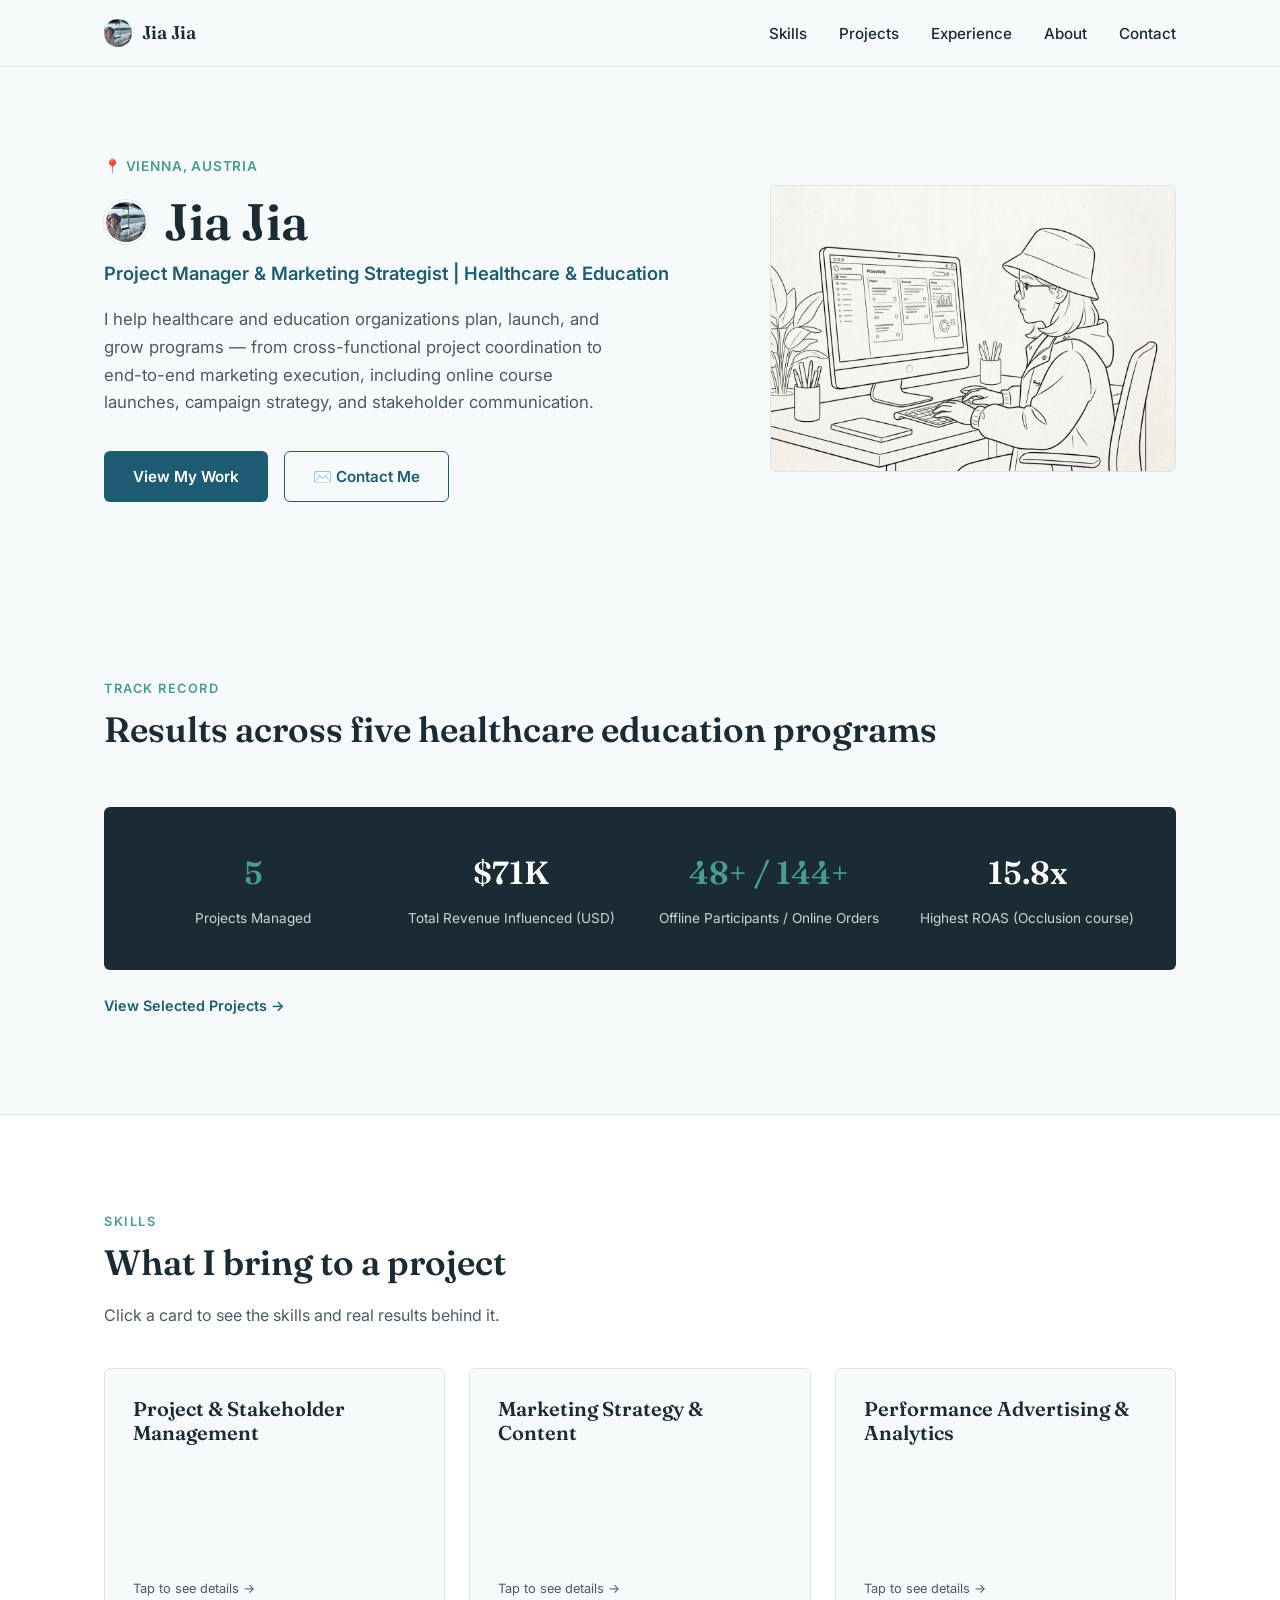
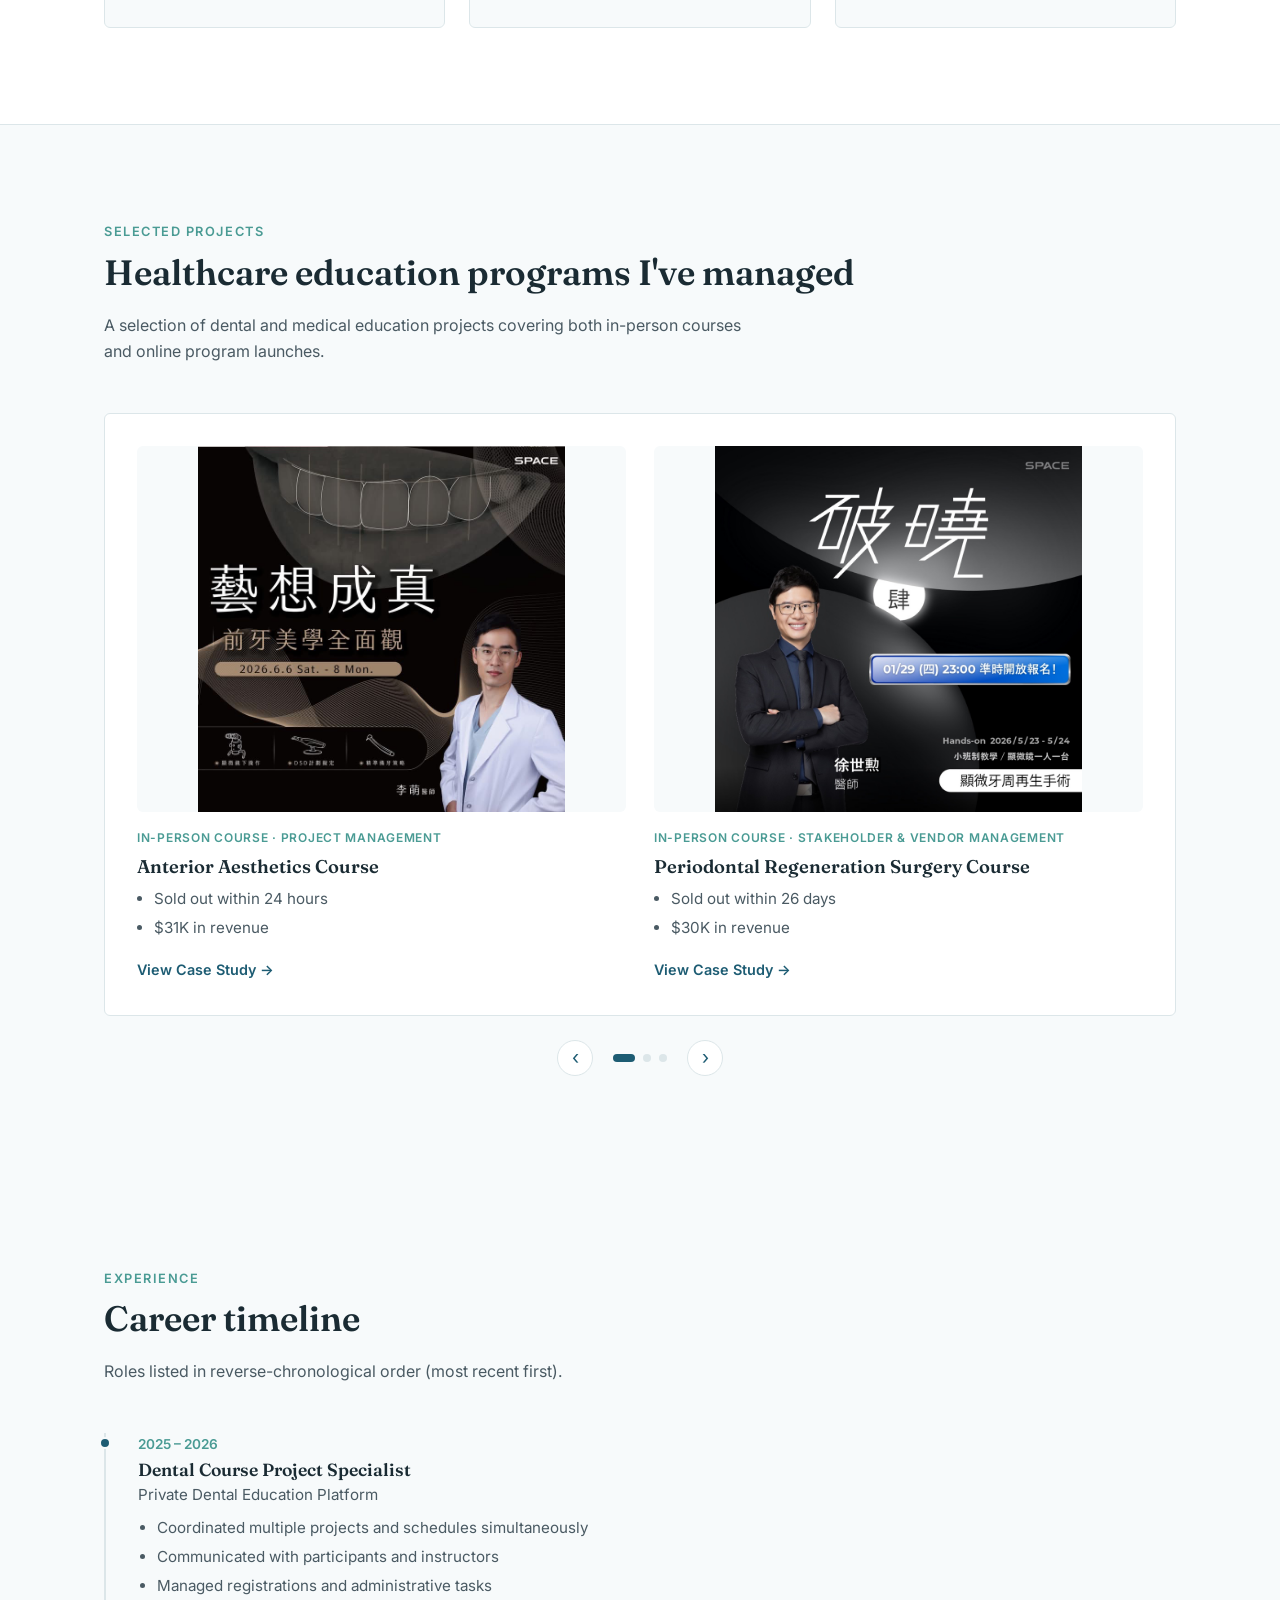
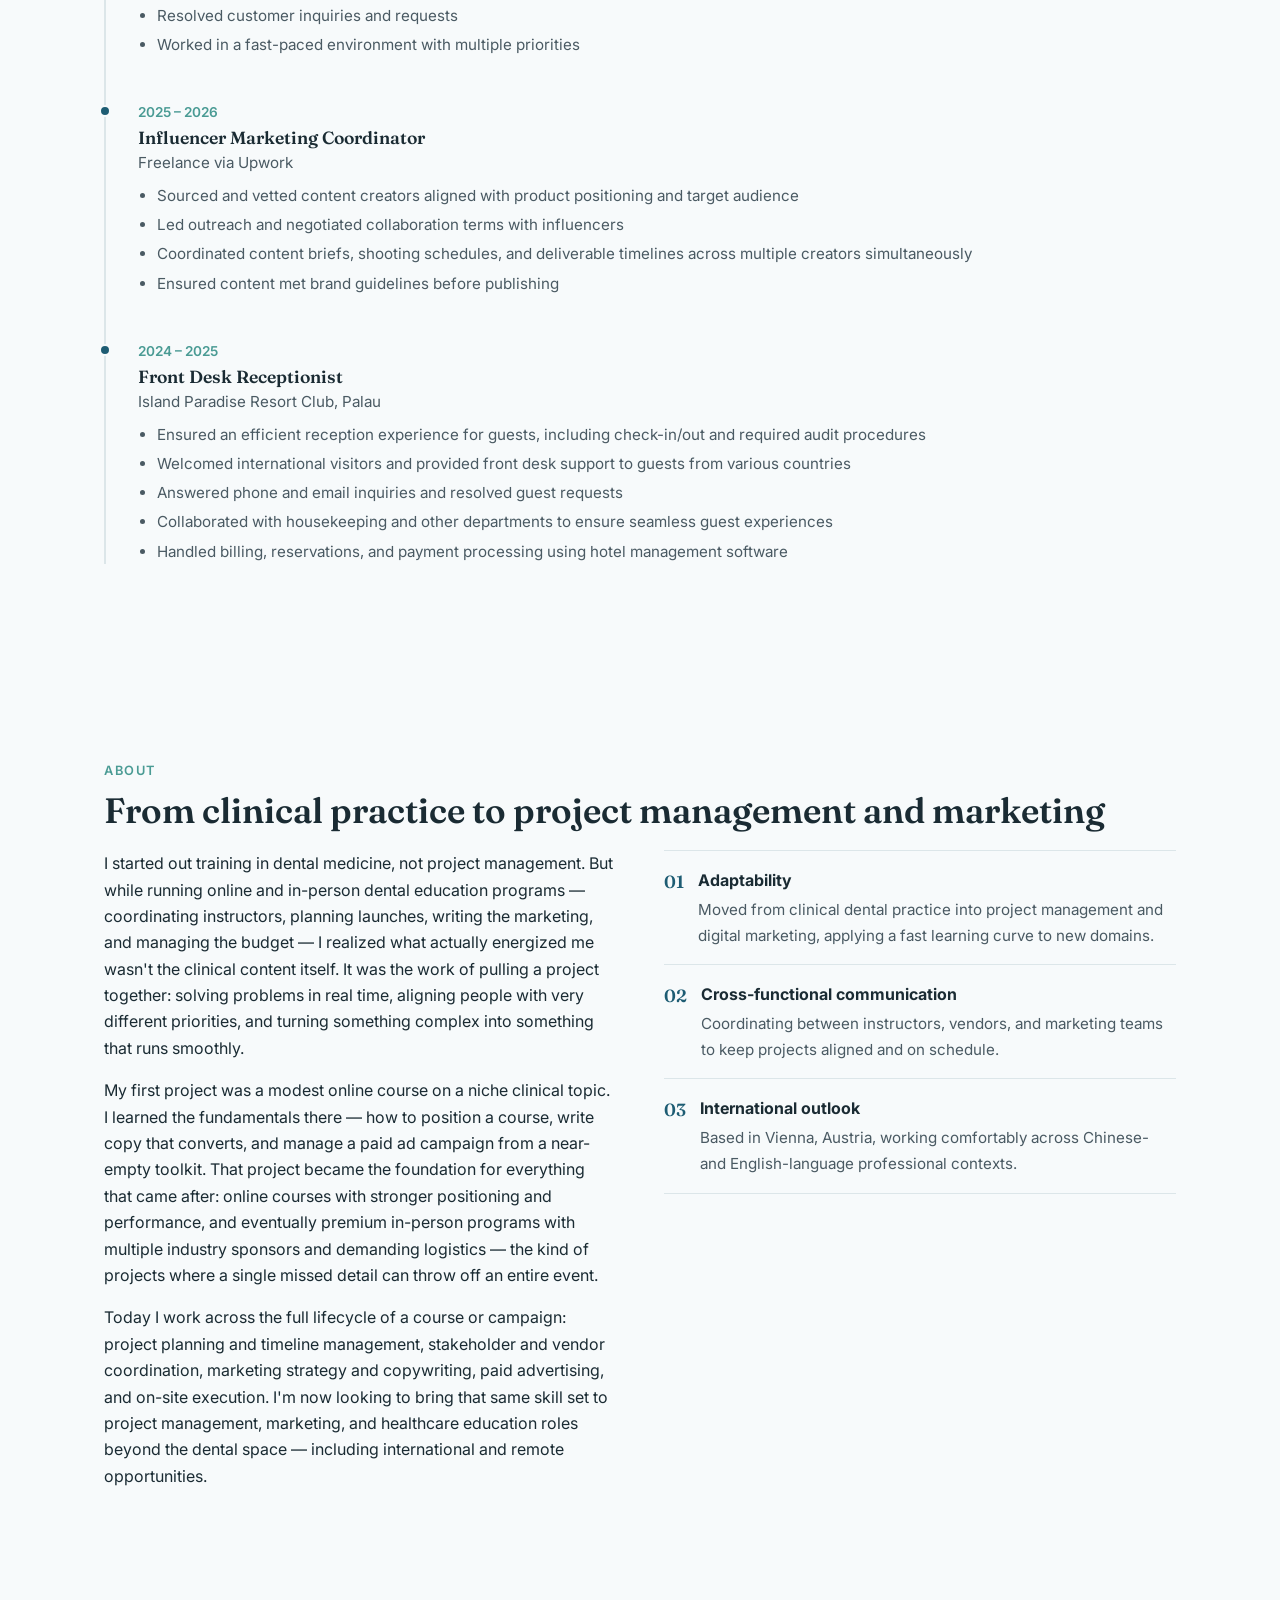
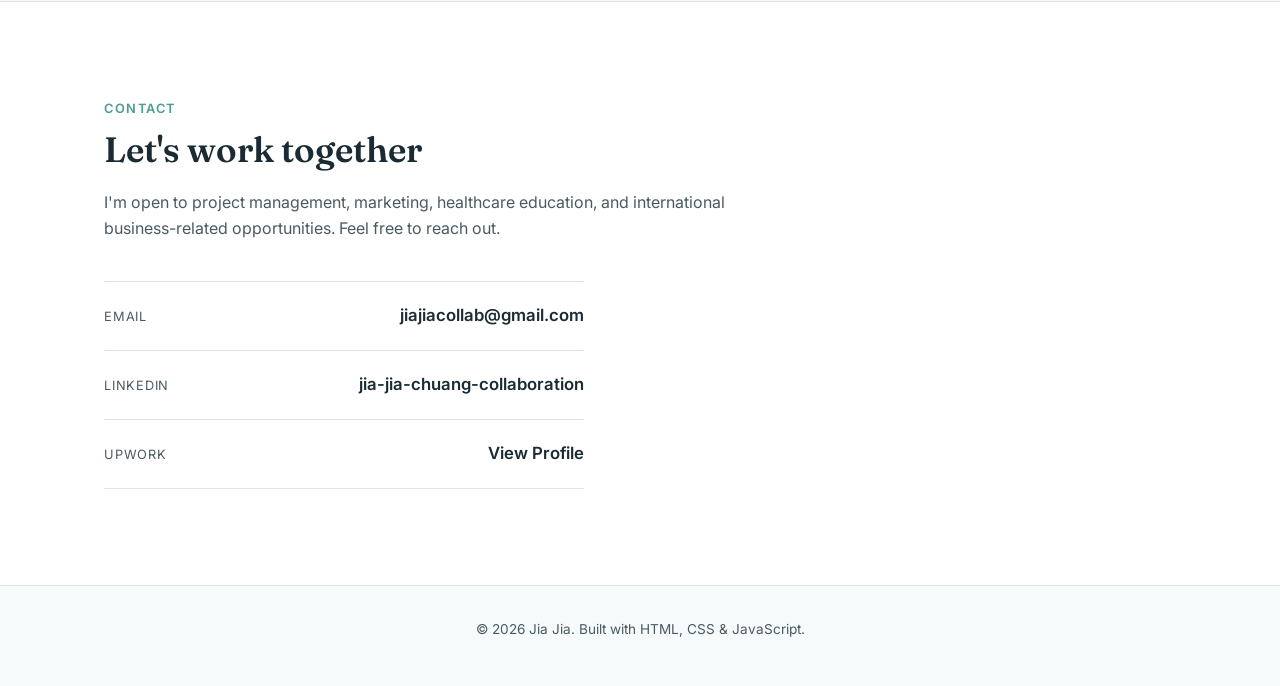
==== index.html @ f7526061 "Initial portfolio site" ====
<!DOCTYPE html>
<html lang="en">
<head>
<script>document.documentElement.classList.add('js');</script>
<meta charset="UTF-8">
<meta name="viewport" content="width=device-width, initial-scale=1.0">
<title>Jia Jia — Project Manager & Marketing Strategist | Healthcare & Education</title>
<meta name="description" content="Project manager and marketing strategist specializing in healthcare and education programs — from online course launches to campaign strategy and cross-functional coordination.">

<!-- Open Graph / social sharing — PLACEHOLDER: replace og:image with a real 1200x630 image before sharing this link -->
<meta property="og:title" content="Jia Jia — Project Manager & Marketing Strategist">
<meta property="og:description" content="Project manager and marketing strategist specializing in healthcare and education programs.">
<meta property="og:type" content="website">
<meta property="og:image" content="assets/images/hero-illustration.jpg">

<link rel="icon" type="image/svg+xml" href="assets/images/favicon.svg">
<link rel="preconnect" href="https://fonts.googleapis.com">
<link rel="preconnect" href="https://fonts.gstatic.com" crossorigin>
<link href="https://fonts.googleapis.com/css2?family=Fraunces:wght@500;600&family=Inter:wght@400;500;600&display=swap" rel="stylesheet">
<link rel="stylesheet" href="css/style.css">
</head>
<body>

<header class="site-header">
  <div class="container">
    <a href="#home" class="site-logo">
      <img src="assets/images/jia-jia-avatar.jpg" alt="" class="site-logo-avatar">
      Jia Jia
    </a>
    <!-- PLACEHOLDER: confirm the name/logo text above — replace "Jia Jia" with your preferred display name -->
    <nav aria-label="Primary">
      <ul class="nav-links">
        <li><a href="#skills">Skills</a></li>
        <li><a href="#projects">Projects</a></li>
        <li><a href="#experience">Experience</a></li>
        <li><a href="#about">About</a></li>
        <li><a href="#contact">Contact</a></li>
      </ul>
    </nav>
    <button class="nav-toggle" aria-label="Toggle menu" aria-expanded="false">
      <span></span><span></span><span></span>
    </button>
  </div>
</header>

<main>

  <!-- ============ HERO ============ -->
  <section class="hero" id="home">
    <div class="container">
      <div class="hero-text fade-in">
        <p class="hero-eyebrow">📍 Vienna, Austria</p>
        <div class="hero-name">
          <span class="hero-avatar-wrap">
            <img src="assets/images/jia-jia-avatar.jpg" alt="Jia Jia" class="hero-avatar">
          </span>
          <h1>Jia Jia</h1>
        </div>
        <p class="hero-headline">Project Manager &amp; Marketing Strategist | Healthcare &amp; Education</p>
        <!-- PLACEHOLDER: adjust headline above if you'd like a different focus or wording -->
        <p class="hero-intro">
          I help healthcare and education organizations plan, launch, and grow programs —
          from cross-functional project coordination to end-to-end marketing execution,
          including online course launches, campaign strategy, and stakeholder communication.
        </p>
        <div class="hero-actions">
          <a href="#projects" class="btn btn-primary">View My Work</a>
          <a href="#contact" class="btn btn-secondary">✉️ Contact Me</a>
        </div>
      </div>
      <div class="hero-photo fade-in">
        <img src="assets/images/hero-illustration.jpg" alt="Illustration of Jia Jia working at a computer on a project management dashboard" width="1200" height="846">
      </div>
    </div>
  </section>

  <!-- ============ TRACK RECORD (stats) ============ -->
  <section id="highlights">
    <div class="container">
      <span class="section-label fade-in">Track Record</span>
      <h2 class="section-heading fade-in">Results across five healthcare education programs</h2>
      <div class="stats-banner fade-in">
        <div class="stat">
          <span class="stat-number">5</span>
          <span class="stat-label">Projects Managed</span>
        </div>
        <div class="stat">
          <span class="stat-number">$71K</span>
          <span class="stat-label">Total Revenue Influenced (USD)</span>
        </div>
        <div class="stat">
          <span class="stat-number">48+ / 144+</span>
          <span class="stat-label">Offline Participants / Online Orders</span>
        </div>
        <div class="stat">
          <span class="stat-number">15.8x</span>
          <span class="stat-label">Highest ROAS (Occlusion course)</span>
        </div>
      </div>
      <a href="#projects" class="project-card-link highlights-link fade-in">View Selected Projects →</a>
    </div>
  </section>

  <!-- ============ SKILLS ============ -->
  <section class="skills-section" id="skills">
    <div class="container">
      <span class="section-label fade-in">Skills</span>
      <h2 class="section-heading fade-in">What I bring to a project</h2>
      <p class="section-intro fade-in">Click a card to see the skills and real results behind it.</p>
      <div class="skills-flip-grid">

        <div class="flip-card fade-in" tabindex="0" role="button" aria-pressed="false" aria-label="Project & Stakeholder Management — click to flip">
          <div class="flip-card-inner">
            <div class="flip-card-front">
              <h3>Project &amp; Stakeholder Management</h3>
              <span class="flip-hint">Tap to see details →</span>
            </div>
            <div class="flip-card-back">
              <ul>
                <li>Project coordination</li>
                <li>Vendor management</li>
                <li>Stakeholder communication</li>
              </ul>
              <div class="flip-card-stat">
                <span class="flip-stat-num">$71K</span>
                <span class="flip-stat-label">Revenue influenced across 5 managed projects</span>
              </div>
            </div>
          </div>
        </div>

        <div class="flip-card fade-in" tabindex="0" role="button" aria-pressed="false" aria-label="Marketing Strategy & Content — click to flip">
          <div class="flip-card-inner">
            <div class="flip-card-front">
              <h3>Marketing Strategy &amp; Content</h3>
              <span class="flip-hint">Tap to see details →</span>
            </div>
            <div class="flip-card-back">
              <ul>
                <li>Content strategy</li>
                <li>Landing page copywriting</li>
              </ul>
              <div class="flip-card-stat">
                <span class="flip-stat-num">144+</span>
                <span class="flip-stat-label">Online orders from campaigns built from scratch</span>
              </div>
            </div>
          </div>
        </div>

        <div class="flip-card fade-in" tabindex="0" role="button" aria-pressed="false" aria-label="Performance Advertising & Analytics — click to flip">
          <div class="flip-card-inner">
            <div class="flip-card-front">
              <h3>Performance Advertising &amp; Analytics</h3>
              <span class="flip-hint">Tap to see details →</span>
            </div>
            <div class="flip-card-back">
              <ul>
                <li>Meta advertising</li>
                <li>Campaign planning</li>
                <li>Data analysis</li>
              </ul>
              <div class="flip-card-stat">
                <span class="flip-stat-num">15.8x</span>
                <span class="flip-stat-label">Highest ROAS, across $1.1K total ad spend</span>
              </div>
            </div>
          </div>
        </div>

      </div>
    </div>
  </section>

  <!-- ============ PROJECTS ============ -->
  <section id="projects">
    <div class="container">
      <span class="section-label fade-in">Selected Projects</span>
      <h2 class="section-heading fade-in">Healthcare education programs I've managed</h2>
      <p class="section-intro fade-in">
        A selection of dental and medical education projects covering both in-person courses and
        online program launches.
      </p>

      <div class="project-carousel fade-in">
        <div class="carousel-viewport">

          <article class="carousel-slide is-active">
            <div class="carousel-card">
              <div class="carousel-image-wrap">
                <img src="assets/images/projects/anterior-aesthetics-cover-square.jpg" alt="Anterior Aesthetics course banner">
              </div>
              <div class="carousel-card-body">
                <span class="project-card-tag">In-Person Course · Project Management</span>
                <h3>Anterior Aesthetics Course</h3>
                <ul class="project-card-highlights">
                  <li>Sold out within 24 hours</li>
                  <li>$31K in revenue</li>
                </ul>
                <a href="projects/anterior-aesthetics.html" class="project-card-link">View Case Study →</a>
              </div>
            </div>
            <div class="carousel-card">
              <div class="carousel-image-wrap">
                <img src="assets/images/projects/periodontal-regeneration-cover-square.jpg" alt="Periodontal Regeneration Surgery Course banner">
              </div>
              <div class="carousel-card-body">
                <span class="project-card-tag">In-Person Course · Stakeholder & Vendor Management</span>
                <h3>Periodontal Regeneration Surgery Course</h3>
                <ul class="project-card-highlights">
                  <li>Sold out within 26 days</li>
                  <li>$30K in revenue</li>
                </ul>
                <a href="projects/periodontal-regeneration.html" class="project-card-link">View Case Study →</a>
              </div>
            </div>
          </article>

          <article class="carousel-slide">
            <div class="carousel-card">
              <div class="carousel-image-wrap">
                <img src="assets/images/projects/occlusion-cover-square.jpg" alt="Occlusion course banner">
              </div>
              <div class="carousel-card-body">
                <span class="project-card-tag">Online Course · Marketing & Product Positioning</span>
                <h3>Occlusion Online Course</h3>
                <ul class="project-card-highlights">
                  <li>15.8x return on ad spend</li>
                  <li>$4.0K in revenue</li>
                </ul>
                <a href="projects/occlusion.html" class="project-card-link">View Case Study →</a>
              </div>
            </div>
            <div class="carousel-card">
              <div class="carousel-image-wrap">
                <img src="assets/images/projects/dental-trauma-cover-square.jpg" alt="Dental Trauma Guide course banner">
              </div>
              <div class="carousel-card-body">
                <span class="project-card-tag">Online Course · Niche Course Marketing</span>
                <h3>Dental Trauma Guide</h3>
                <ul class="project-card-highlights">
                  <li>16.5x estimated ROAS</li>
                  <li>$3.8K in revenue</li>
                </ul>
                <a href="projects/dental-trauma.html" class="project-card-link">View Case Study →</a>
              </div>
            </div>
          </article>

          <article class="carousel-slide">
            <div class="carousel-card">
              <div class="carousel-image-wrap">
                <img src="assets/images/projects/endodontics-cover-square.jpg" alt="Ultrasonic-Assisted Endodontics course banner">
              </div>
              <div class="carousel-card-body">
                <span class="project-card-tag">Online Course · Specialized Education Marketing</span>
                <h3>Ultrasonic-Assisted Endodontics</h3>
                <ul class="project-card-highlights">
                  <li>52 orders generated</li>
                  <li>$2.3K in revenue</li>
                </ul>
                <a href="projects/endodontics.html" class="project-card-link">View Case Study →</a>
              </div>
            </div>
          </article>

        </div>

        <div class="carousel-controls">
          <button class="carousel-arrow prev" aria-label="Previous projects">‹</button>
          <div class="carousel-dots">
            <button class="dot is-active" aria-label="Go to slide 1"></button>
            <button class="dot" aria-label="Go to slide 2"></button>
            <button class="dot" aria-label="Go to slide 3"></button>
          </div>
          <button class="carousel-arrow next" aria-label="Next projects">›</button>
        </div>
      </div>
    </div>
  </section>

  <!-- ============ EXPERIENCE ============ -->
  <section id="experience">
    <div class="container">
      <span class="section-label fade-in">Experience</span>
      <h2 class="section-heading fade-in">Career timeline</h2>
      <p class="section-intro fade-in">
        Roles listed in reverse-chronological order (most recent first).
      </p>
      <div class="timeline">
        <div class="timeline-item fade-in">
          <p class="timeline-date">2025 – 2026</p>
          <h3>Dental Course Project Specialist</h3>
          <p class="timeline-org">Private Dental Education Platform</p>
          <ul>
            <li>Coordinated multiple projects and schedules simultaneously</li>
            <li>Communicated with participants and instructors</li>
            <li>Managed registrations and administrative tasks</li>
            <li>Resolved customer inquiries and requests</li>
            <li>Worked in a fast-paced environment with multiple priorities</li>
          </ul>
        </div>
        <div class="timeline-item fade-in">
          <p class="timeline-date">2025 – 2026</p>
          <h3>Influencer Marketing Coordinator</h3>
          <p class="timeline-org">Freelance via Upwork</p>
          <ul>
            <li>Sourced and vetted content creators aligned with product positioning and target audience</li>
            <li>Led outreach and negotiated collaboration terms with influencers</li>
            <li>Coordinated content briefs, shooting schedules, and deliverable timelines across multiple creators simultaneously</li>
            <li>Ensured content met brand guidelines before publishing</li>
          </ul>
        </div>
        <div class="timeline-item fade-in">
          <p class="timeline-date">2024 – 2025</p>
          <h3>Front Desk Receptionist</h3>
          <p class="timeline-org">Island Paradise Resort Club, Palau</p>
          <ul>
            <li>Ensured an efficient reception experience for guests, including check-in/out and required audit procedures</li>
            <li>Welcomed international visitors and provided front desk support to guests from various countries</li>
            <li>Answered phone and email inquiries and resolved guest requests</li>
            <li>Collaborated with housekeeping and other departments to ensure seamless guest experiences</li>
            <li>Handled billing, reservations, and payment processing using hotel management software</li>
          </ul>
        </div>
      </div>
    </div>
  </section>

  <!-- ============ ABOUT ============ -->
  <section id="about">
    <div class="container">
      <span class="section-label fade-in">About</span>
      <h2 class="section-heading fade-in">From clinical practice to project management and marketing</h2>
      <div class="about-grid">
        <div class="fade-in">
          <p>
            I started out training in dental medicine, not project management. But while running online and
            in-person dental education programs — coordinating instructors, planning launches, writing the
            marketing, and managing the budget — I realized what actually energized me wasn't the clinical
            content itself. It was the work of pulling a project together: solving problems in real time,
            aligning people with very different priorities, and turning something complex into something
            that runs smoothly.
          </p>
          <p>
            My first project was a modest online course on a niche clinical topic. I learned the
            fundamentals there — how to position a course, write copy that converts, and manage a paid ad
            campaign from a near-empty toolkit. That project became the foundation for everything that came
            after: online courses with stronger positioning and performance, and eventually premium
            in-person programs with multiple industry sponsors and demanding logistics — the kind of
            projects where a single missed detail can throw off an entire event.
          </p>
          <p>
            Today I work across the full lifecycle of a course or campaign: project planning and timeline
            management, stakeholder and vendor coordination, marketing strategy and copywriting, paid
            advertising, and on-site execution. I'm now looking to bring that same skill set to project
            management, marketing, and healthcare education roles beyond the dental space — including
            international and remote opportunities.
          </p>
        </div>
        <ul class="highlight-list fade-in">
          <li>
            <span class="highlight-marker">01</span>
            <span class="highlight-text">
              <strong>Adaptability</strong>
              <span>Moved from clinical dental practice into project management and digital marketing, applying a fast learning curve to new domains.</span>
            </span>
          </li>
          <li>
            <span class="highlight-marker">02</span>
            <span class="highlight-text">
              <strong>Cross-functional communication</strong>
              <span>Coordinating between instructors, vendors, and marketing teams to keep projects aligned and on schedule.</span>
            </span>
          </li>
          <li>
            <span class="highlight-marker">03</span>
            <span class="highlight-text">
              <strong>International outlook</strong>
              <span>Based in Vienna, Austria, working comfortably across Chinese- and English-language professional contexts.</span>
            </span>
          </li>
        </ul>
      </div>
    </div>
  </section>

  <!-- ============ CONTACT ============ -->
  <section class="contact-section" id="contact">
    <div class="container">
      <span class="section-label fade-in">Contact</span>
      <h2 class="section-heading fade-in">Let's work together</h2>
      <p class="section-intro fade-in">
        I'm open to project management, marketing, healthcare education, and international
        business-related opportunities. Feel free to reach out.
      </p>
      <div class="contact-links fade-in">
        <a href="mailto:jiajiacollab@gmail.com" class="contact-link">
          <span class="contact-link-label">Email</span>
          <span class="contact-link-value">jiajiacollab@gmail.com</span>
        </a>
        <a href="https://www.linkedin.com/in/jia-jia-chuang-collaboration" target="_blank" rel="noopener" class="contact-link">
          <span class="contact-link-label">LinkedIn</span>
          <span class="contact-link-value">jia-jia-chuang-collaboration</span>
        </a>
        <a href="https://www.upwork.com/freelancers/~01a3d7b7a0ac24b7c4?mp_source=share" target="_blank" rel="noopener" class="contact-link">
          <span class="contact-link-label">Upwork</span>
          <span class="contact-link-value">View Profile</span>
        </a>
      </div>
    </div>
  </section>

</main>

<footer class="site-footer">
  <div class="container">
    <p>&copy; 2026 Jia Jia. Built with HTML, CSS &amp; JavaScript.</p>
  </div>
</footer>

<script src="js/main.js"></script>
</body>
</html>
---- css/style.css ----
/* ========================================
   Design tokens
   ======================================== */
:root {
  --color-bg: #F7FAFB;
  --color-surface: #FFFFFF;
  --color-text: #1A2B33;
  --color-text-muted: #4A5A63;
  --color-accent: #1D5C73;      /* deep ocean blue — primary */
  --color-accent-2: #4A9B94;    /* seaweed green — secondary */
  --color-border: #DCE6E9;

  --font-heading: 'Fraunces', Georgia, serif;
  --font-body: 'Inter', -apple-system, BlinkMacSystemFont, sans-serif;

  --max-width: 1120px;
  --radius: 6px;
  --transition: 0.25s ease;
}

/* ========================================
   Reset
   ======================================== */
*, *::before, *::after { box-sizing: border-box; }
html { scroll-behavior: smooth; }
body {
  margin: 0;
  background: var(--color-bg);
  color: var(--color-text);
  font-family: var(--font-body);
  font-size: 16px;
  line-height: 1.65;
  -webkit-font-smoothing: antialiased;
}
img { max-width: 100%; display: block; height: auto; }
a { color: var(--color-accent); text-decoration: none; }
a:hover { text-decoration: underline; }
h1, h2, h3, h4 {
  font-family: var(--font-heading);
  font-weight: 600;
  line-height: 1.2;
  margin: 0 0 0.5em;
  color: var(--color-text);
}
p { margin: 0 0 1em; }
ul { margin: 0; padding: 0; list-style: none; }
button { font-family: inherit; cursor: pointer; }

.container {
  max-width: var(--max-width);
  margin: 0 auto;
  padding: 0 24px;
}

section { padding: 96px 0; }
@media (max-width: 640px) {
  section { padding: 64px 0; }
}

.section-label {
  display: block;
  font-size: 0.8rem;
  letter-spacing: 0.12em;
  text-transform: uppercase;
  color: var(--color-accent-2);
  font-weight: 600;
  margin-bottom: 0.75em;
}
.section-heading { font-size: clamp(1.6rem, 3vw, 2.2rem); }
.section-intro { max-width: 640px; color: var(--color-text-muted); }

/* ========================================
   Buttons
   ======================================== */
.btn {
  display: inline-flex;
  align-items: center;
  gap: 8px;
  padding: 12px 28px;
  border-radius: var(--radius);
  font-weight: 600;
  font-size: 0.95rem;
  border: 1.5px solid transparent;
  transition: background var(--transition), color var(--transition), border-color var(--transition);
}
.btn:hover { text-decoration: none; }
.btn-primary {
  background: var(--color-accent);
  color: #fff;
}
.btn-primary:hover { background: #164a5d; }
.btn-secondary {
  background: transparent;
  color: var(--color-accent);
  border-color: var(--color-accent);
}
.btn-secondary:hover { background: var(--color-accent); color: #fff; }

/* ========================================
   Header / Nav
   ======================================== */
.site-header {
  position: sticky;
  top: 0;
  z-index: 100;
  background: rgba(247, 250, 251, 0.92);
  backdrop-filter: blur(8px);
  border-bottom: 1px solid var(--color-border);
}
.site-header .container {
  display: flex;
  align-items: center;
  justify-content: space-between;
  padding-top: 18px;
  padding-bottom: 18px;
}
.site-logo {
  display: flex;
  align-items: center;
  gap: 10px;
  font-family: var(--font-heading);
  font-weight: 600;
  font-size: 1.15rem;
  color: var(--color-text);
}
.site-logo:hover { text-decoration: none; }
.site-logo-avatar {
  width: 28px;
  height: 28px;
  border-radius: 50%;
  object-fit: cover;
  flex-shrink: 0;
}
.nav-links {
  display: flex;
  gap: 32px;
}
.nav-links a {
  color: var(--color-text);
  font-size: 0.95rem;
  font-weight: 500;
}
.nav-links a:hover { color: var(--color-accent); text-decoration: none; }
.nav-toggle {
  display: none;
  background: none;
  border: none;
  flex-direction: column;
  gap: 5px;
  padding: 6px;
}
.nav-toggle span {
  width: 24px;
  height: 2px;
  background: var(--color-text);
  display: block;
}

@media (max-width: 720px) {
  .nav-toggle { display: flex; }
  .nav-links {
    position: absolute;
    top: 100%;
    left: 0;
    right: 0;
    background: var(--color-surface);
    border-bottom: 1px solid var(--color-border);
    flex-direction: column;
    gap: 0;
    max-height: 0;
    overflow: hidden;
    transition: max-height var(--transition);
  }
  .nav-links.is-open { max-height: 320px; }
  .nav-links a {
    padding: 16px 24px;
    border-top: 1px solid var(--color-border);
  }
}

/* ========================================
   Hero
   ======================================== */
.hero {
  padding: 88px 0 80px;
}
.hero .container {
  display: grid;
  grid-template-columns: 1.2fr 0.8fr;
  gap: 56px;
  align-items: center;
}
@media (max-width: 800px) {
  .hero .container { grid-template-columns: 1fr; }
  .hero-photo { order: -1; max-width: 220px; margin: 0 auto; }
}
.hero-eyebrow {
  color: var(--color-accent-2);
  font-weight: 600;
  letter-spacing: 0.06em;
  text-transform: uppercase;
  font-size: 0.85rem;
  margin-bottom: 1em;
}
.hero-name {
  display: flex;
  align-items: center;
  gap: 16px;
  margin-bottom: 0.3em;
}
.hero-avatar-wrap {
  width: 44px;
  height: 44px;
  border-radius: 50%;
  overflow: hidden;
  border: 2px solid var(--color-surface);
  box-shadow: 0 0 0 1px var(--color-border);
  flex-shrink: 0;
  display: block;
}
.hero-avatar {
  width: 100%;
  height: 100%;
  object-fit: cover;
}
.hero h1 {
  font-size: clamp(2.1rem, 5vw, 3.2rem);
  margin-bottom: 0;
}
.hero-headline {
  font-size: 1.15rem;
  color: var(--color-accent);
  font-weight: 600;
  margin-bottom: 1em;
}
.hero-intro {
  color: var(--color-text-muted);
  font-size: 1.05rem;
  max-width: 520px;
  margin-bottom: 2em;
}
.hero-actions { display: flex; gap: 16px; flex-wrap: wrap; }
.hero-photo img {
  border-radius: var(--radius);
  border: 1px solid var(--color-border);
}

/* ========================================
   About
   ======================================== */
.about-grid {
  display: grid;
  grid-template-columns: 1fr 1fr;
  gap: 48px;
  align-items: start;
}
@media (max-width: 800px) {
  .about-grid { grid-template-columns: 1fr; }
}
.highlight-list li {
  display: flex;
  gap: 14px;
  padding: 16px 0;
  border-top: 1px solid var(--color-border);
}
.highlight-list li:last-child { border-bottom: 1px solid var(--color-border); }
.highlight-marker {
  color: var(--color-accent);
  font-family: var(--font-heading);
  font-weight: 600;
  font-size: 1.1rem;
}
.highlight-text strong { display: block; margin-bottom: 2px; }
.highlight-text span { color: var(--color-text-muted); font-size: 0.95rem; }

/* ========================================
   Skills
   ======================================== */
.skills-section { background: var(--color-surface); border-top: 1px solid var(--color-border); border-bottom: 1px solid var(--color-border); }
.skills-flip-grid {
  display: grid;
  grid-template-columns: repeat(auto-fit, minmax(260px, 1fr));
  gap: 24px;
  margin-top: 40px;
}
.flip-card {
  height: 260px;
  perspective: 1200px;
  cursor: pointer;
}
.flip-card-inner {
  position: relative;
  width: 100%;
  height: 100%;
  transition: transform 0.6s ease;
  transform-style: preserve-3d;
}
.flip-card.is-flipped .flip-card-inner { transform: rotateY(180deg); }
.flip-card-front,
.flip-card-back {
  position: absolute;
  inset: 0;
  backface-visibility: hidden;
  -webkit-backface-visibility: hidden;
  border-radius: var(--radius);
  border: 1px solid var(--color-border);
  padding: 28px;
  display: flex;
  flex-direction: column;
  justify-content: space-between;
}
.flip-card-front {
  background: var(--color-bg);
  transition: border-color var(--transition);
}
.flip-card:hover .flip-card-front { border-color: var(--color-accent-2); }
.flip-card-front h3 { font-size: 1.25rem; margin: 0; }
.flip-hint { font-size: 0.8rem; color: var(--color-text-muted); }
.flip-card-back {
  background: var(--color-accent);
  border-color: var(--color-accent);
  color: #fff;
  transform: rotateY(180deg);
}
.flip-card-back ul { list-style: disc; padding-left: 1.2em; margin: 0; }
.flip-card-back li { margin-bottom: 8px; }
.flip-card-stat {
  border-top: 1px solid rgba(255, 255, 255, 0.3);
  padding-top: 14px;
  margin-top: 14px;
}
.flip-stat-num {
  display: block;
  font-family: var(--font-heading);
  font-size: 1.6rem;
  font-weight: 600;
  margin-bottom: 4px;
}
.flip-stat-label { font-size: 0.8rem; opacity: 0.9; line-height: 1.4; }

/* ========================================
   Stats banner
   ======================================== */
.stats-banner {
  margin-top: 56px;
  display: grid;
  grid-template-columns: repeat(4, 1fr);
  gap: 24px;
  padding: 40px 32px;
  background: var(--color-text);
  border-radius: var(--radius);
}
@media (max-width: 720px) {
  .stats-banner { grid-template-columns: repeat(2, 1fr); }
}
.stat { text-align: center; }
.stat-number {
  display: block;
  font-family: var(--font-heading);
  font-size: clamp(1.4rem, 3vw, 2rem);
  font-weight: 600;
  margin-bottom: 4px;
}
.stat:nth-child(odd) .stat-number { color: var(--color-accent-2); }
.stat:nth-child(even) .stat-number { color: #ffffff; }
.stat-label {
  color: #C9D6DA;
  font-size: 0.85rem;
}
.highlights-link {
  display: inline-block;
  margin-top: 24px;
}

/* ========================================
   Projects grid
   ======================================== */
.projects-grid {
  display: grid;
  grid-template-columns: repeat(auto-fit, minmax(300px, 1fr));
  gap: 28px;
  margin-top: 48px;
}
.project-card {
  background: var(--color-surface);
  border: 1px solid var(--color-border);
  border-radius: var(--radius);
  overflow: hidden;
  transition: box-shadow var(--transition), transform var(--transition);
}
.project-card:hover {
  box-shadow: 0 12px 28px rgba(26, 43, 51, 0.08);
  transform: translateY(-3px);
}
.project-card-image { aspect-ratio: 4 / 3; overflow: hidden; background: var(--color-bg); }
.project-card-image img { width: 100%; height: 100%; object-fit: cover; }
.project-card-body { padding: 22px 24px 26px; }
.project-card-tag {
  font-size: 0.75rem;
  font-weight: 600;
  letter-spacing: 0.06em;
  text-transform: uppercase;
  color: var(--color-accent-2);
  margin-bottom: 8px;
  display: block;
}
.project-card-body h3 { font-size: 1.15rem; margin-bottom: 8px; }
.project-card-result {
  color: var(--color-text-muted);
  font-size: 0.95rem;
  margin-bottom: 16px;
}
.project-card-highlights {
  list-style: disc;
  margin: 0 0 16px;
  padding-left: 1.1em;
  color: var(--color-text-muted);
  font-size: 0.95rem;
}
.project-card-highlights li {
  margin-bottom: 4px;
}
.project-card-link {
  font-weight: 600;
  font-size: 0.9rem;
}

/* ========================================
   Project carousel
   ======================================== */
.project-carousel { margin-top: 48px; }
.carousel-viewport {
  position: relative;
  border: 1px solid var(--color-border);
  border-radius: var(--radius);
  background: var(--color-surface);
  overflow: hidden;
}
.carousel-slide {
  position: absolute;
  top: 0;
  left: 0;
  right: 0;
  display: grid;
  grid-template-columns: 1fr 1fr;
  gap: 28px;
  padding: 32px;
  opacity: 0;
  pointer-events: none;
  transition: opacity 0.5s ease;
}
.carousel-slide.is-active {
  position: relative;
  opacity: 1;
  pointer-events: auto;
}
.carousel-card {
  display: flex;
  flex-direction: column;
  min-width: 0;
}
.carousel-image-wrap {
  aspect-ratio: 4 / 3;
  background: var(--color-bg);
  border-radius: var(--radius);
  display: flex;
  align-items: center;
  justify-content: center;
  overflow: hidden;
}
.carousel-image-wrap img {
  max-width: 100%;
  max-height: 100%;
  width: auto;
  height: auto;
  object-fit: contain;
  display: block;
}
.carousel-card-body { padding-top: 16px; }
.carousel-card-body h3 { font-size: 1.15rem; margin: 4px 0 8px; }

.carousel-controls {
  display: flex;
  align-items: center;
  justify-content: center;
  gap: 20px;
  margin-top: 24px;
}
.carousel-arrow {
  width: 36px;
  height: 36px;
  border-radius: 50%;
  border: 1px solid var(--color-border);
  background: var(--color-surface);
  color: var(--color-accent);
  font-size: 1.2rem;
  line-height: 1;
  display: flex;
  align-items: center;
  justify-content: center;
  cursor: pointer;
  transition: background var(--transition), color var(--transition), border-color var(--transition);
}
.carousel-arrow:hover { background: var(--color-accent); color: #fff; border-color: var(--color-accent); }
.carousel-dots { display: flex; align-items: center; gap: 8px; }
.dot {
  width: 8px;
  height: 8px;
  border-radius: 50%;
  border: none;
  background: var(--color-border);
  padding: 0;
  cursor: pointer;
  transition: width 0.3s ease, background 0.3s ease;
}
.dot.is-active { width: 22px; border-radius: 4px; background: var(--color-accent); }

@media (max-width: 760px) {
  .carousel-slide { grid-template-columns: 1fr; padding: 20px; gap: 24px; }
}

/* ========================================
   Experience timeline
   ======================================== */
.timeline { margin-top: 48px; border-left: 2px solid var(--color-border); }
.timeline-item {
  position: relative;
  padding: 0 0 40px 32px;
}
.timeline-item:last-child { padding-bottom: 0; }
.timeline-item::before {
  content: '';
  position: absolute;
  left: -7px;
  top: 4px;
  width: 12px;
  height: 12px;
  border-radius: 50%;
  background: var(--color-accent);
  border: 2px solid var(--color-bg);
}
.timeline-date {
  font-size: 0.85rem;
  color: var(--color-accent-2);
  font-weight: 600;
  margin-bottom: 4px;
}
.timeline-item h3 { font-size: 1.1rem; margin-bottom: 2px; }
.timeline-org { color: var(--color-text-muted); font-size: 0.95rem; margin-bottom: 8px; }
.timeline-item ul {
  list-style: disc;
  margin: 8px 0 0;
  padding-left: 1.2em;
}
.timeline-item li {
  color: var(--color-text-muted);
  font-size: 0.95rem;
  margin-bottom: 4px;
}
.placeholder-note {
  display: inline-block;
  margin-top: 8px;
  padding: 4px 10px;
  background: #FCF3E9;
  color: #8A5A1F;
  border: 1px dashed #E0B478;
  border-radius: 4px;
  font-size: 0.8rem;
}

/* ========================================
   Contact
   ======================================== */
.contact-section { background: var(--color-surface); border-top: 1px solid var(--color-border); }
.contact-links {
  display: flex;
  flex-direction: column;
  max-width: 480px;
  margin-top: 40px;
  border-top: 1px solid var(--color-border);
}
.contact-link {
  display: flex;
  align-items: baseline;
  justify-content: space-between;
  gap: 16px;
  padding: 20px 0;
  border-bottom: 1px solid var(--color-border);
  text-decoration: none;
  transition: padding-left var(--transition);
}
.contact-link:hover { padding-left: 8px; text-decoration: none; }
.contact-link-label {
  font-size: 0.8rem;
  text-transform: uppercase;
  letter-spacing: 0.06em;
  color: var(--color-text-muted);
  flex-shrink: 0;
}
.contact-link-value {
  font-weight: 600;
  font-size: 1.05rem;
  color: var(--color-text);
  text-align: right;
}
.contact-link:hover .contact-link-value { color: var(--color-accent); }

/* ========================================
   Footer
   ======================================== */
.site-footer {
  padding: 32px 0;
  text-align: center;
  color: var(--color-text-muted);
  font-size: 0.85rem;
  border-top: 1px solid var(--color-border);
}

/* ========================================
   Case study page
   ======================================== */
.case-hero {
  padding: 56px 0 40px;
  border-bottom: 1px solid var(--color-border);
}
.back-link { font-size: 0.9rem; font-weight: 600; margin-bottom: 24px; display: inline-block; }
.case-meta {
  display: flex;
  flex-wrap: wrap;
  gap: 32px;
  margin-top: 32px;
  padding-top: 28px;
  border-top: 1px solid var(--color-border);
}
.case-meta-item h4 {
  font-size: 0.8rem;
  text-transform: uppercase;
  letter-spacing: 0.06em;
  color: var(--color-accent-2);
  font-family: var(--font-body);
  margin-bottom: 4px;
}
.case-meta-item p { margin: 0; font-weight: 600; }
.case-cover { max-width: 640px; margin: 40px auto; border-radius: var(--radius); overflow: hidden; border: 1px solid var(--color-border); }

.case-cover-row {
  display: grid;
  grid-template-columns: 440px 240px;
  gap: 32px;
  align-items: start;
  justify-content: start;
  margin: 40px 0;
}
.case-cover-row .case-cover { margin: 0; max-width: none; width: 100%; }
.case-meta-list {
  display: flex;
  flex-direction: column;
  gap: 22px;
}
@media (max-width: 760px) {
  .case-cover-row { grid-template-columns: 1fr; justify-content: stretch; }
}
.case-body { display: grid; grid-template-columns: 200px 1fr; gap: 48px; }
@media (max-width: 760px) { .case-body { grid-template-columns: 1fr; } }
.case-nav { position: sticky; top: 100px; align-self: start; }
.case-nav a {
  display: block;
  padding: 8px 0;
  font-size: 0.9rem;
  color: var(--color-text-muted);
  font-weight: 500;
}
.case-nav a:hover { color: var(--color-accent); text-decoration: none; }
.case-content h2 {
  font-size: 1.4rem;
  margin-top: 2.2em;
  scroll-margin-top: 100px;
}
.case-content h2:first-child { margin-top: 0; }
.case-content ul { list-style: disc; padding-left: 1.2em; margin-bottom: 1em; }
.case-content li { margin-bottom: 0.4em; }
.results-highlight {
  display: grid;
  grid-template-columns: repeat(auto-fit, minmax(140px, 1fr));
  gap: 16px;
  margin: 24px 0;
}
.result-box {
  padding: 18px;
  background: var(--color-surface);
  border: 1px solid var(--color-border);
  border-radius: var(--radius);
  text-align: center;
}
.result-box .num {
  display: block;
  font-family: var(--font-heading);
  font-size: 1.5rem;
  font-weight: 600;
  color: var(--color-accent);
  margin-bottom: 2px;
}
.result-box:nth-child(even) .num { color: var(--color-accent-2); }
.result-box .label { font-size: 0.8rem; color: var(--color-text-muted); }

.case-page .container { max-width: 760px; }
.story-timeline { margin-top: 48px; border-left: 2px solid var(--color-border); }
.story-item { position: relative; padding: 0 0 32px 32px; }
.story-item:last-child { padding-bottom: 0; }
.story-item::before {
  content: '';
  position: absolute;
  left: -7px;
  top: 4px;
  width: 12px;
  height: 12px;
  border-radius: 50%;
  background: var(--color-accent);
  border: 2px solid var(--color-bg);
}
.story-item h3 {
  font-size: 0.8rem;
  text-transform: uppercase;
  letter-spacing: 0.06em;
  color: var(--color-accent-2);
  font-family: var(--font-body);
  font-weight: 600;
  margin-bottom: 6px;
}
.story-item p { margin: 0; color: var(--color-text); }

/* ========================================
   Scroll fade-in
   (opacity only applied once JS confirms it can also reveal the
   content again — keeps the page fully visible if JS fails to load)
   ======================================== */
.fade-in {
  transition: opacity 0.6s ease, transform 0.6s ease;
}
html.js .fade-in {
  opacity: 0;
  transform: translateY(16px);
}
html.js .fade-in.is-visible {
  opacity: 1;
  transform: translateY(0);
}
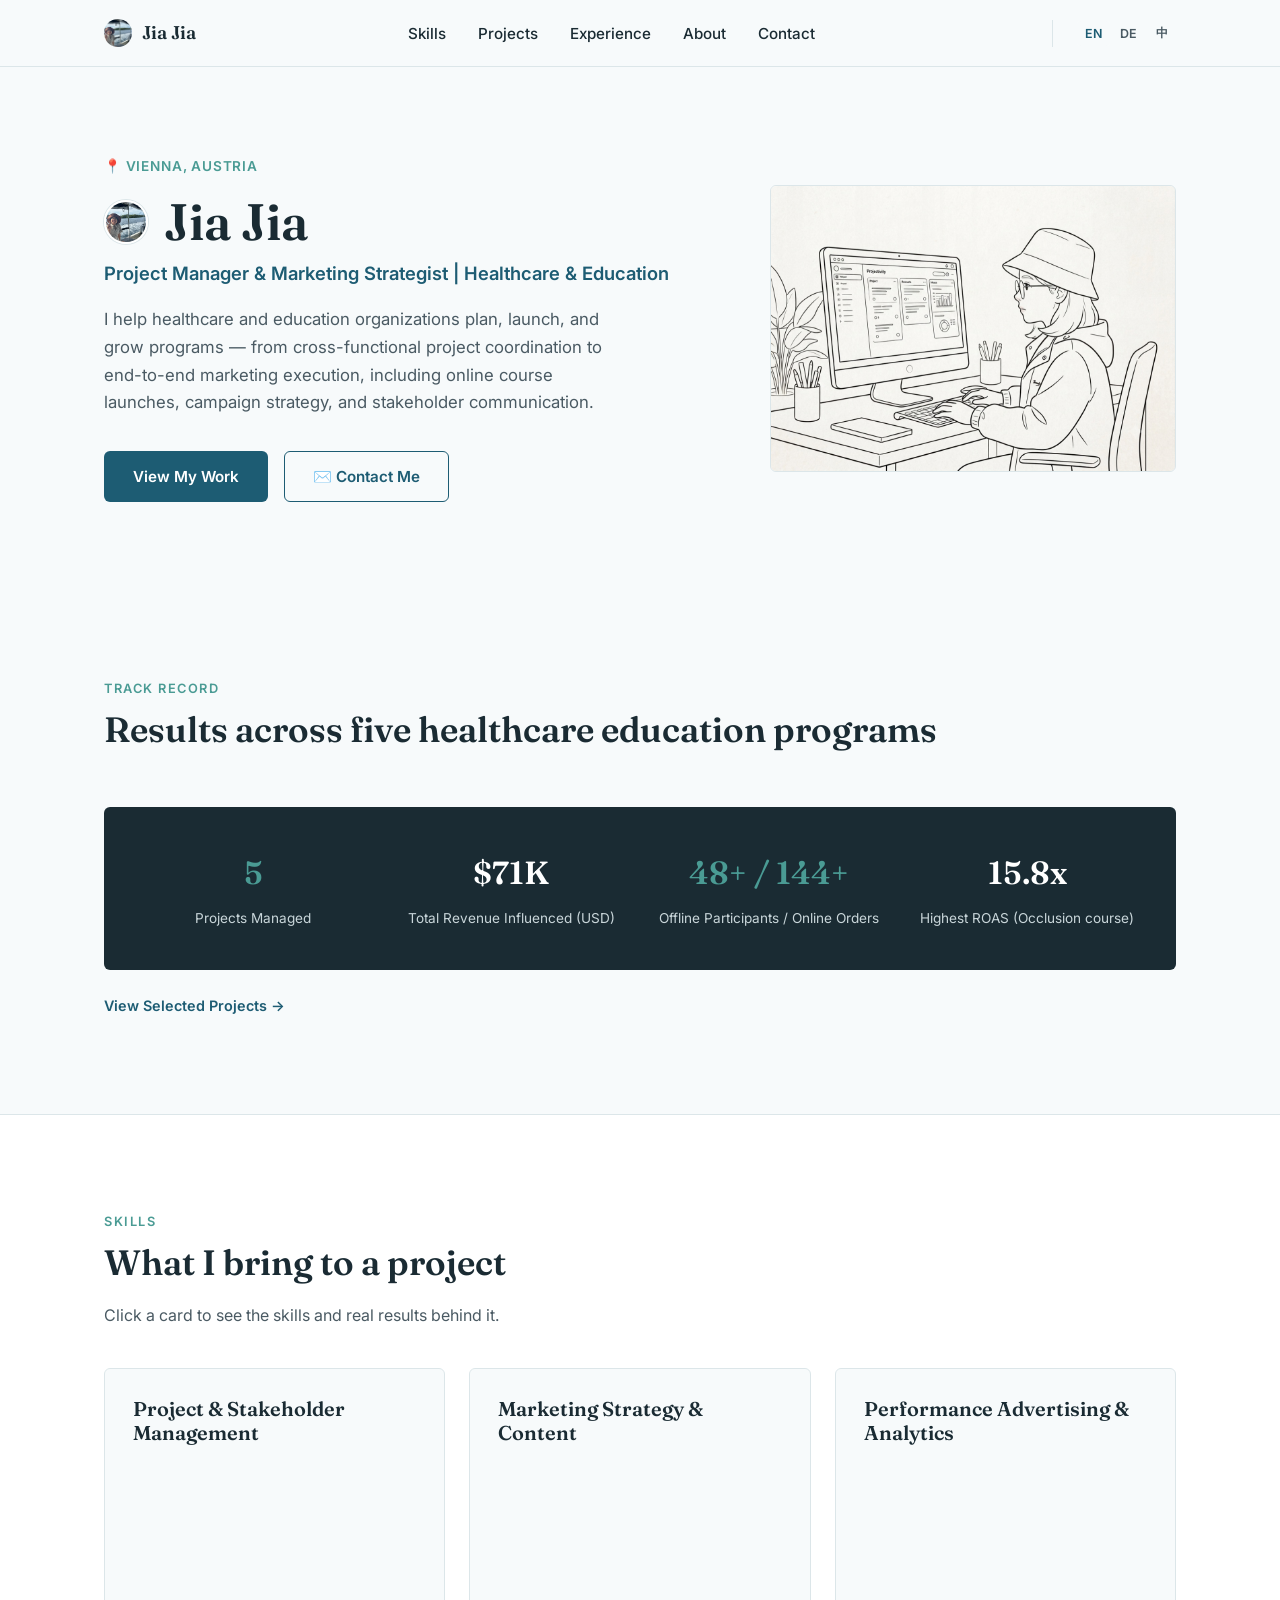
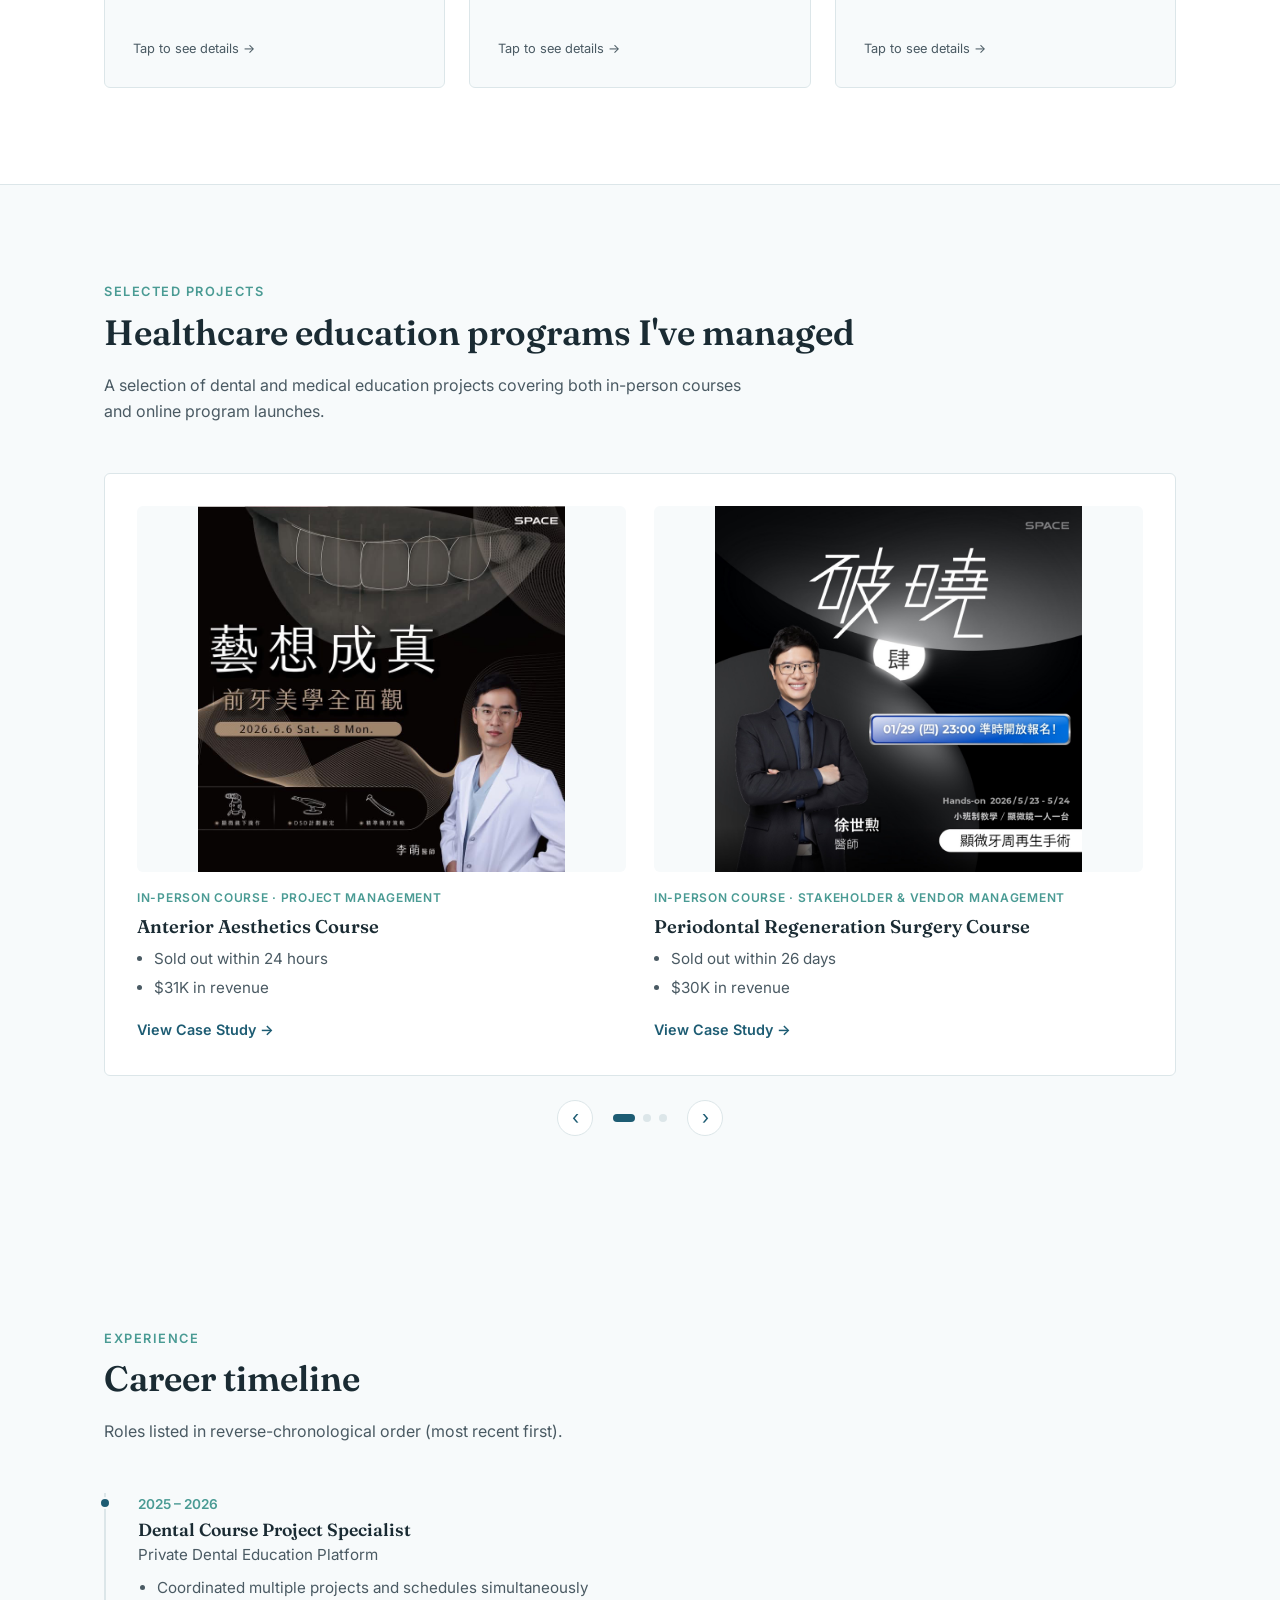
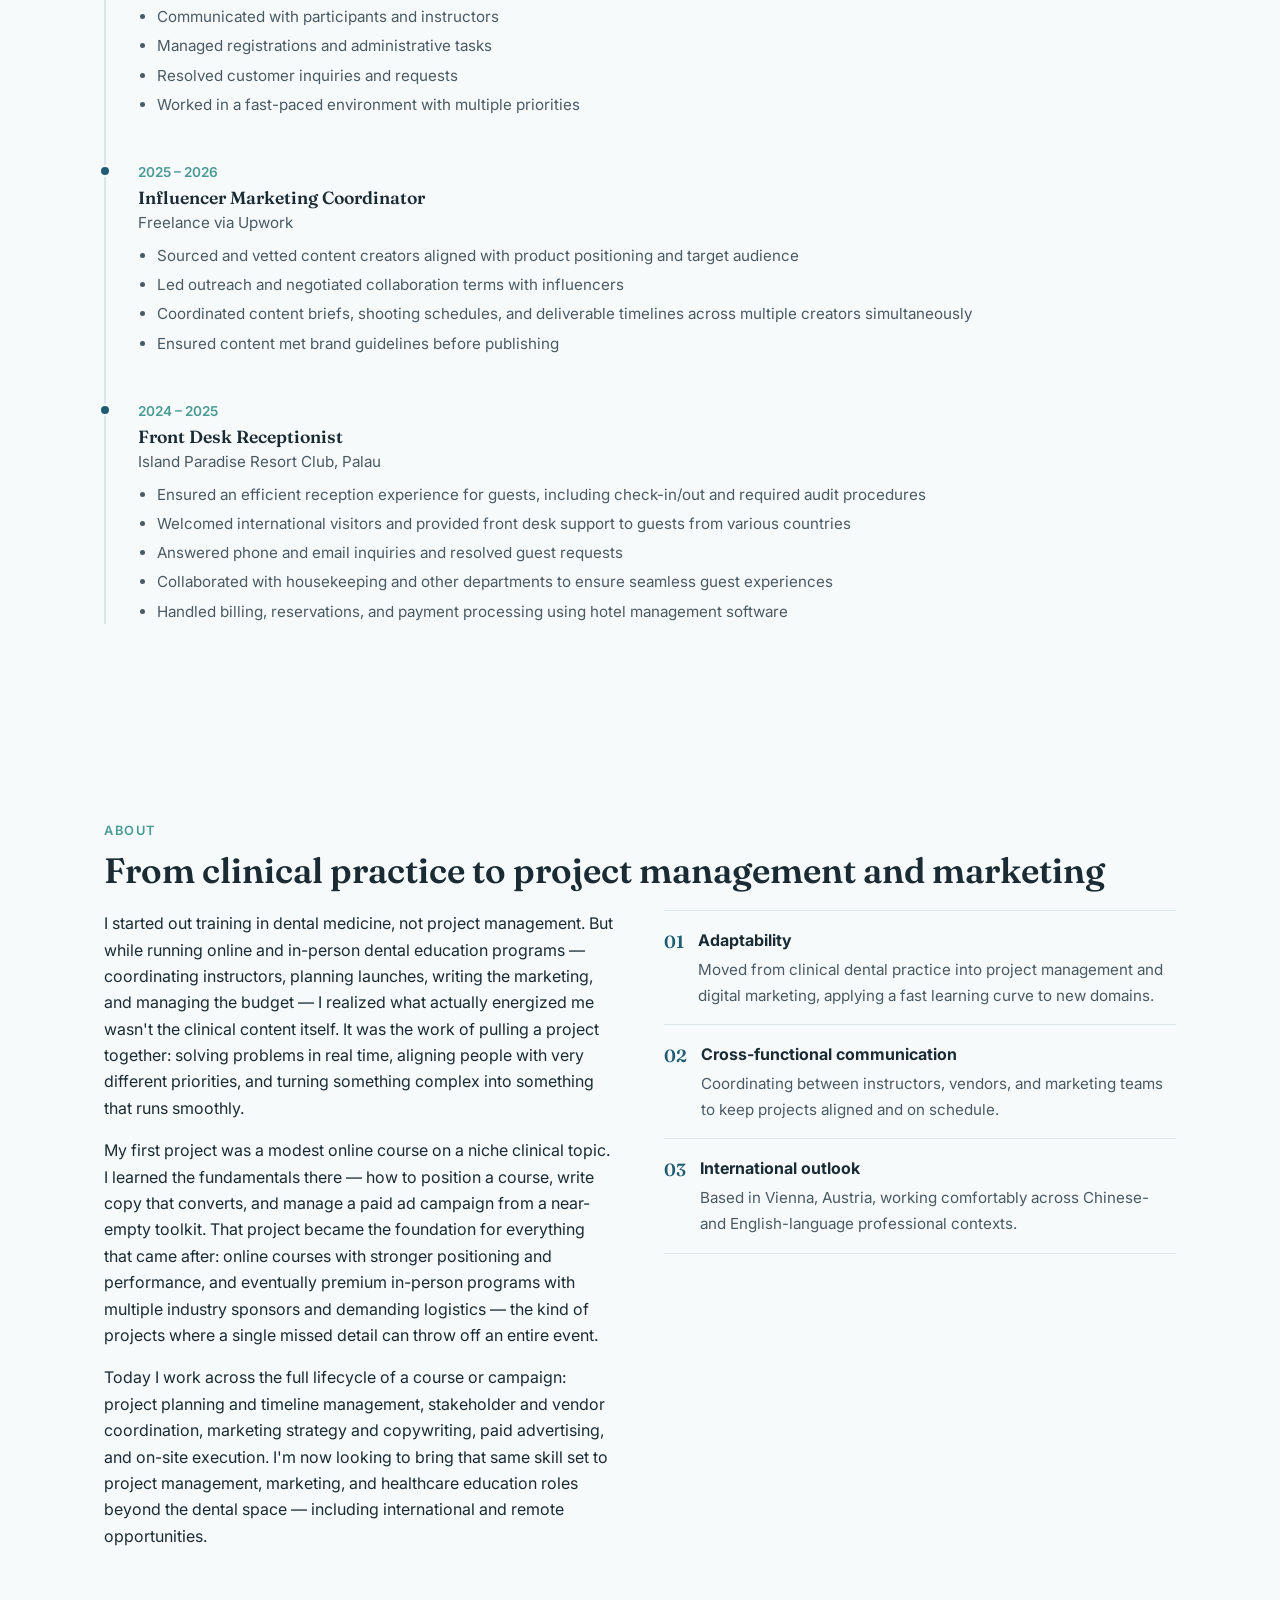
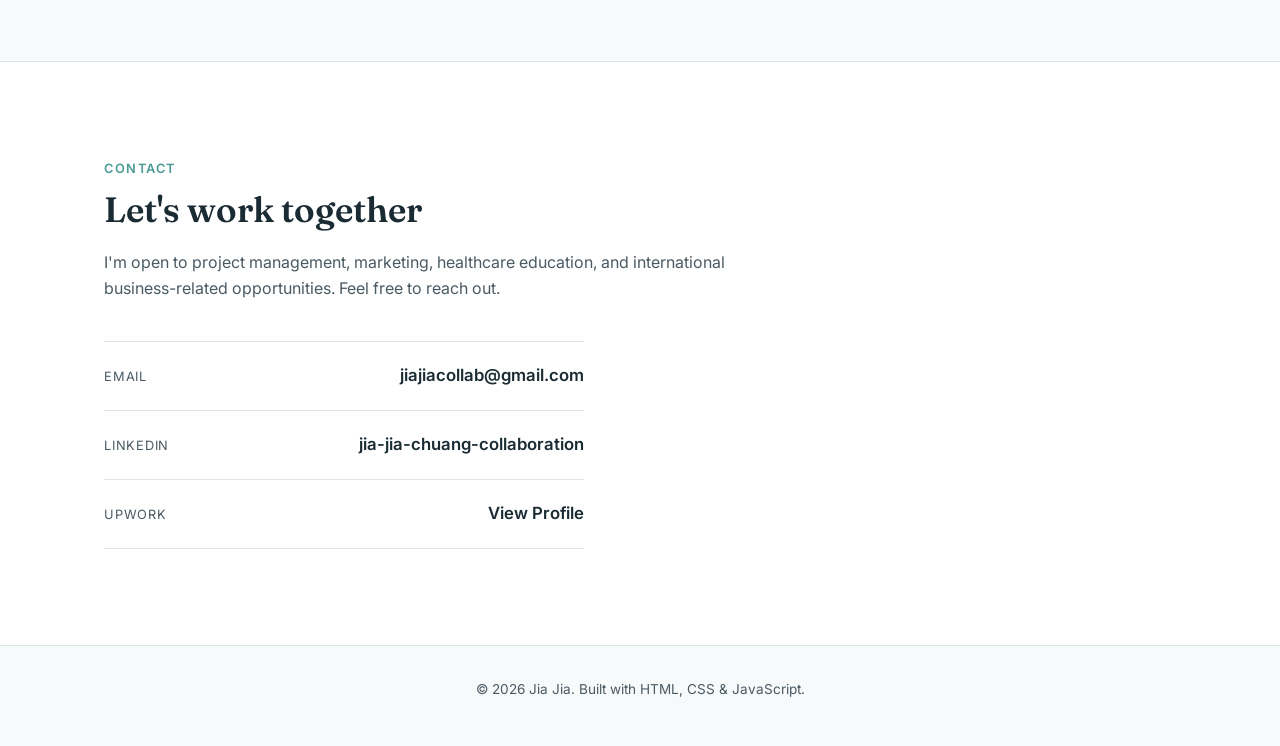
==== commit 40233d40: "Add EN/DE/ZH language switcher across all pages" ====
--- a/index.html
+++ b/index.html
@@ -19,7 +19,7 @@
 <link href="https://fonts.googleapis.com/css2?family=Fraunces:wght@500;600&family=Inter:wght@400;500;600&display=swap" rel="stylesheet">
 <link rel="stylesheet" href="css/style.css">
 </head>
-<body>
+<body data-page="home">
 
 <header class="site-header">
   <div class="container">
@@ -30,13 +30,18 @@
     <!-- PLACEHOLDER: confirm the name/logo text above — replace "Jia Jia" with your preferred display name -->
     <nav aria-label="Primary">
       <ul class="nav-links">
-        <li><a href="#skills">Skills</a></li>
-        <li><a href="#projects">Projects</a></li>
-        <li><a href="#experience">Experience</a></li>
-        <li><a href="#about">About</a></li>
-        <li><a href="#contact">Contact</a></li>
+        <li><a href="#skills" data-i18n="nav.skills">Skills</a></li>
+        <li><a href="#projects" data-i18n="nav.projects">Projects</a></li>
+        <li><a href="#experience" data-i18n="nav.experience">Experience</a></li>
+        <li><a href="#about" data-i18n="nav.about">About</a></li>
+        <li><a href="#contact" data-i18n="nav.contact">Contact</a></li>
       </ul>
     </nav>
+    <div class="lang-switcher" role="group" aria-label="Language">
+      <button class="lang-btn is-active" data-lang="en" aria-pressed="true">EN</button>
+      <button class="lang-btn" data-lang="de" aria-pressed="false">DE</button>
+      <button class="lang-btn" data-lang="zh" aria-pressed="false">中</button>
+    </div>
     <button class="nav-toggle" aria-label="Toggle menu" aria-expanded="false">
       <span></span><span></span><span></span>
     </button>
@@ -49,23 +54,22 @@
   <section class="hero" id="home">
     <div class="container">
       <div class="hero-text fade-in">
-        <p class="hero-eyebrow">📍 Vienna, Austria</p>
+        <p class="hero-eyebrow" data-i18n="hero.eyebrow">📍 Vienna, Austria</p>
         <div class="hero-name">
           <span class="hero-avatar-wrap">
             <img src="assets/images/jia-jia-avatar.jpg" alt="Jia Jia" class="hero-avatar">
           </span>
           <h1>Jia Jia</h1>
         </div>
-        <p class="hero-headline">Project Manager &amp; Marketing Strategist | Healthcare &amp; Education</p>
-        <!-- PLACEHOLDER: adjust headline above if you'd like a different focus or wording -->
-        <p class="hero-intro">
+        <p class="hero-headline" data-i18n="hero.headline">Project Manager &amp; Marketing Strategist | Healthcare &amp; Education</p>
+        <p class="hero-intro" data-i18n="hero.intro">
           I help healthcare and education organizations plan, launch, and grow programs —
           from cross-functional project coordination to end-to-end marketing execution,
           including online course launches, campaign strategy, and stakeholder communication.
         </p>
         <div class="hero-actions">
-          <a href="#projects" class="btn btn-primary">View My Work</a>
-          <a href="#contact" class="btn btn-secondary">✉️ Contact Me</a>
+          <a href="#projects" class="btn btn-primary" data-i18n="hero.btnWork">View My Work</a>
+          <a href="#contact" class="btn btn-secondary" data-i18n="hero.btnContact">✉️ Contact Me</a>
         </div>
       </div>
       <div class="hero-photo fade-in">
@@ -77,92 +81,92 @@
   <!-- ============ TRACK RECORD (stats) ============ -->
   <section id="highlights">
     <div class="container">
-      <span class="section-label fade-in">Track Record</span>
-      <h2 class="section-heading fade-in">Results across five healthcare education programs</h2>
+      <span class="section-label fade-in" data-i18n="track.label">Track Record</span>
+      <h2 class="section-heading fade-in" data-i18n="track.heading">Results across five healthcare education programs</h2>
       <div class="stats-banner fade-in">
         <div class="stat">
           <span class="stat-number">5</span>
-          <span class="stat-label">Projects Managed</span>
+          <span class="stat-label" data-i18n="track.stat1Label">Projects Managed</span>
         </div>
         <div class="stat">
           <span class="stat-number">$71K</span>
-          <span class="stat-label">Total Revenue Influenced (USD)</span>
+          <span class="stat-label" data-i18n="track.stat2Label">Total Revenue Influenced (USD)</span>
         </div>
         <div class="stat">
           <span class="stat-number">48+ / 144+</span>
-          <span class="stat-label">Offline Participants / Online Orders</span>
+          <span class="stat-label" data-i18n="track.stat3Label">Offline Participants / Online Orders</span>
         </div>
         <div class="stat">
           <span class="stat-number">15.8x</span>
-          <span class="stat-label">Highest ROAS (Occlusion course)</span>
-        </div>
-      </div>
-      <a href="#projects" class="project-card-link highlights-link fade-in">View Selected Projects →</a>
+          <span class="stat-label" data-i18n="track.stat4Label">Highest ROAS (Occlusion course)</span>
+        </div>
+      </div>
+      <a href="#projects" class="project-card-link highlights-link fade-in" data-i18n="track.viewProjects">View Selected Projects →</a>
     </div>
   </section>
 
   <!-- ============ SKILLS ============ -->
   <section class="skills-section" id="skills">
     <div class="container">
-      <span class="section-label fade-in">Skills</span>
-      <h2 class="section-heading fade-in">What I bring to a project</h2>
-      <p class="section-intro fade-in">Click a card to see the skills and real results behind it.</p>
+      <span class="section-label fade-in" data-i18n="skills.label">Skills</span>
+      <h2 class="section-heading fade-in" data-i18n="skills.heading">What I bring to a project</h2>
+      <p class="section-intro fade-in" data-i18n="skills.intro">Click a card to see the skills and real results behind it.</p>
       <div class="skills-flip-grid">
 
-        <div class="flip-card fade-in" tabindex="0" role="button" aria-pressed="false" aria-label="Project & Stakeholder Management — click to flip">
+        <div class="flip-card fade-in" tabindex="0" role="button" aria-pressed="false" data-i18n-attr="aria-label:skills.card1.ariaLabel" aria-label="Project & Stakeholder Management — click to flip">
           <div class="flip-card-inner">
             <div class="flip-card-front">
-              <h3>Project &amp; Stakeholder Management</h3>
-              <span class="flip-hint">Tap to see details →</span>
+              <h3 data-i18n="skills.card1.title">Project &amp; Stakeholder Management</h3>
+              <span class="flip-hint" data-i18n="skills.hint">Tap to see details →</span>
             </div>
             <div class="flip-card-back">
               <ul>
-                <li>Project coordination</li>
-                <li>Vendor management</li>
-                <li>Stakeholder communication</li>
+                <li data-i18n="skills.card1.bullet1">Project coordination</li>
+                <li data-i18n="skills.card1.bullet2">Vendor management</li>
+                <li data-i18n="skills.card1.bullet3">Stakeholder communication</li>
               </ul>
               <div class="flip-card-stat">
                 <span class="flip-stat-num">$71K</span>
-                <span class="flip-stat-label">Revenue influenced across 5 managed projects</span>
+                <span class="flip-stat-label" data-i18n="skills.card1.statLabel">Revenue influenced across 5 managed projects</span>
               </div>
             </div>
           </div>
         </div>
 
-        <div class="flip-card fade-in" tabindex="0" role="button" aria-pressed="false" aria-label="Marketing Strategy & Content — click to flip">
+        <div class="flip-card fade-in" tabindex="0" role="button" aria-pressed="false" data-i18n-attr="aria-label:skills.card2.ariaLabel" aria-label="Marketing Strategy & Content — click to flip">
           <div class="flip-card-inner">
             <div class="flip-card-front">
-              <h3>Marketing Strategy &amp; Content</h3>
-              <span class="flip-hint">Tap to see details →</span>
+              <h3 data-i18n="skills.card2.title">Marketing Strategy &amp; Content</h3>
+              <span class="flip-hint" data-i18n="skills.hint">Tap to see details →</span>
             </div>
             <div class="flip-card-back">
               <ul>
-                <li>Content strategy</li>
-                <li>Landing page copywriting</li>
+                <li data-i18n="skills.card2.bullet1">Content strategy</li>
+                <li data-i18n="skills.card2.bullet2">Landing page copywriting</li>
               </ul>
               <div class="flip-card-stat">
                 <span class="flip-stat-num">144+</span>
-                <span class="flip-stat-label">Online orders from campaigns built from scratch</span>
+                <span class="flip-stat-label" data-i18n="skills.card2.statLabel">Online orders from campaigns built from scratch</span>
               </div>
             </div>
           </div>
         </div>
 
-        <div class="flip-card fade-in" tabindex="0" role="button" aria-pressed="false" aria-label="Performance Advertising & Analytics — click to flip">
+        <div class="flip-card fade-in" tabindex="0" role="button" aria-pressed="false" data-i18n-attr="aria-label:skills.card3.ariaLabel" aria-label="Performance Advertising & Analytics — click to flip">
           <div class="flip-card-inner">
             <div class="flip-card-front">
-              <h3>Performance Advertising &amp; Analytics</h3>
-              <span class="flip-hint">Tap to see details →</span>
+              <h3 data-i18n="skills.card3.title">Performance Advertising &amp; Analytics</h3>
+              <span class="flip-hint" data-i18n="skills.hint">Tap to see details →</span>
             </div>
             <div class="flip-card-back">
               <ul>
-                <li>Meta advertising</li>
-                <li>Campaign planning</li>
-                <li>Data analysis</li>
+                <li data-i18n="skills.card3.bullet1">Meta advertising</li>
+                <li data-i18n="skills.card3.bullet2">Campaign planning</li>
+                <li data-i18n="skills.card3.bullet3">Data analysis</li>
               </ul>
               <div class="flip-card-stat">
                 <span class="flip-stat-num">15.8x</span>
-                <span class="flip-stat-label">Highest ROAS, across $1.1K total ad spend</span>
+                <span class="flip-stat-label" data-i18n="skills.card3.statLabel">Highest ROAS, across $1.1K total ad spend</span>
               </div>
             </div>
           </div>
@@ -175,9 +179,9 @@
   <!-- ============ PROJECTS ============ -->
   <section id="projects">
     <div class="container">
-      <span class="section-label fade-in">Selected Projects</span>
-      <h2 class="section-heading fade-in">Healthcare education programs I've managed</h2>
-      <p class="section-intro fade-in">
+      <span class="section-label fade-in" data-i18n="projects.label">Selected Projects</span>
+      <h2 class="section-heading fade-in" data-i18n="projects.heading">Healthcare education programs I've managed</h2>
+      <p class="section-intro fade-in" data-i18n="projects.intro">
         A selection of dental and medical education projects covering both in-person courses and
         online program launches.
       </p>
@@ -191,13 +195,13 @@
                 <img src="assets/images/projects/anterior-aesthetics-cover-square.jpg" alt="Anterior Aesthetics course banner">
               </div>
               <div class="carousel-card-body">
-                <span class="project-card-tag">In-Person Course · Project Management</span>
-                <h3>Anterior Aesthetics Course</h3>
+                <span class="project-card-tag" data-i18n="proj.aa.tag">In-Person Course · Project Management</span>
+                <h3 data-i18n="proj.aa.title">Anterior Aesthetics Course</h3>
                 <ul class="project-card-highlights">
-                  <li>Sold out within 24 hours</li>
-                  <li>$31K in revenue</li>
+                  <li data-i18n="proj.aa.h1">Sold out within 24 hours</li>
+                  <li data-i18n="proj.aa.h2">$31K in revenue</li>
                 </ul>
-                <a href="projects/anterior-aesthetics.html" class="project-card-link">View Case Study →</a>
+                <a href="projects/anterior-aesthetics.html" class="project-card-link" data-i18n="common.viewCaseStudy">View Case Study →</a>
               </div>
             </div>
             <div class="carousel-card">
@@ -205,13 +209,13 @@
                 <img src="assets/images/projects/periodontal-regeneration-cover-square.jpg" alt="Periodontal Regeneration Surgery Course banner">
               </div>
               <div class="carousel-card-body">
-                <span class="project-card-tag">In-Person Course · Stakeholder & Vendor Management</span>
-                <h3>Periodontal Regeneration Surgery Course</h3>
+                <span class="project-card-tag" data-i18n="proj.pr.tag">In-Person Course · Stakeholder & Vendor Management</span>
+                <h3 data-i18n="proj.pr.title">Periodontal Regeneration Surgery Course</h3>
                 <ul class="project-card-highlights">
-                  <li>Sold out within 26 days</li>
-                  <li>$30K in revenue</li>
+                  <li data-i18n="proj.pr.h1">Sold out within 26 days</li>
+                  <li data-i18n="proj.pr.h2">$30K in revenue</li>
                 </ul>
-                <a href="projects/periodontal-regeneration.html" class="project-card-link">View Case Study →</a>
+                <a href="projects/periodontal-regeneration.html" class="project-card-link" data-i18n="common.viewCaseStudy">View Case Study →</a>
               </div>
             </div>
           </article>
@@ -222,13 +226,13 @@
                 <img src="assets/images/projects/occlusion-cover-square.jpg" alt="Occlusion course banner">
               </div>
               <div class="carousel-card-body">
-                <span class="project-card-tag">Online Course · Marketing & Product Positioning</span>
-                <h3>Occlusion Online Course</h3>
+                <span class="project-card-tag" data-i18n="proj.oc.tag">Online Course · Marketing & Product Positioning</span>
+                <h3 data-i18n="proj.oc.title">Occlusion Online Course</h3>
                 <ul class="project-card-highlights">
-                  <li>15.8x return on ad spend</li>
-                  <li>$4.0K in revenue</li>
+                  <li data-i18n="proj.oc.h1">15.8x return on ad spend</li>
+                  <li data-i18n="proj.oc.h2">$4.0K in revenue</li>
                 </ul>
-                <a href="projects/occlusion.html" class="project-card-link">View Case Study →</a>
+                <a href="projects/occlusion.html" class="project-card-link" data-i18n="common.viewCaseStudy">View Case Study →</a>
               </div>
             </div>
             <div class="carousel-card">
@@ -236,13 +240,13 @@
                 <img src="assets/images/projects/dental-trauma-cover-square.jpg" alt="Dental Trauma Guide course banner">
               </div>
               <div class="carousel-card-body">
-                <span class="project-card-tag">Online Course · Niche Course Marketing</span>
-                <h3>Dental Trauma Guide</h3>
+                <span class="project-card-tag" data-i18n="proj.dt.tag">Online Course · Niche Course Marketing</span>
+                <h3 data-i18n="proj.dt.title">Dental Trauma Guide</h3>
                 <ul class="project-card-highlights">
-                  <li>16.5x estimated ROAS</li>
-                  <li>$3.8K in revenue</li>
+                  <li data-i18n="proj.dt.h1">16.5x estimated ROAS</li>
+                  <li data-i18n="proj.dt.h2">$3.8K in revenue</li>
                 </ul>
-                <a href="projects/dental-trauma.html" class="project-card-link">View Case Study →</a>
+                <a href="projects/dental-trauma.html" class="project-card-link" data-i18n="common.viewCaseStudy">View Case Study →</a>
               </div>
             </div>
           </article>
@@ -253,13 +257,13 @@
                 <img src="assets/images/projects/endodontics-cover-square.jpg" alt="Ultrasonic-Assisted Endodontics course banner">
               </div>
               <div class="carousel-card-body">
-                <span class="project-card-tag">Online Course · Specialized Education Marketing</span>
-                <h3>Ultrasonic-Assisted Endodontics</h3>
+                <span class="project-card-tag" data-i18n="proj.en.tag">Online Course · Specialized Education Marketing</span>
+                <h3 data-i18n="proj.en.title">Ultrasonic-Assisted Endodontics</h3>
                 <ul class="project-card-highlights">
-                  <li>52 orders generated</li>
-                  <li>$2.3K in revenue</li>
+                  <li data-i18n="proj.en.h1">52 orders generated</li>
+                  <li data-i18n="proj.en.h2">$2.3K in revenue</li>
                 </ul>
-                <a href="projects/endodontics.html" class="project-card-link">View Case Study →</a>
+                <a href="projects/endodontics.html" class="project-card-link" data-i18n="common.viewCaseStudy">View Case Study →</a>
               </div>
             </div>
           </article>
@@ -267,13 +271,13 @@
         </div>
 
         <div class="carousel-controls">
-          <button class="carousel-arrow prev" aria-label="Previous projects">‹</button>
+          <button class="carousel-arrow prev" data-i18n-attr="aria-label:common.prevProjects" aria-label="Previous projects">‹</button>
           <div class="carousel-dots">
             <button class="dot is-active" aria-label="Go to slide 1"></button>
             <button class="dot" aria-label="Go to slide 2"></button>
             <button class="dot" aria-label="Go to slide 3"></button>
           </div>
-          <button class="carousel-arrow next" aria-label="Next projects">›</button>
+          <button class="carousel-arrow next" data-i18n-attr="aria-label:common.nextProjects" aria-label="Next projects">›</button>
         </div>
       </div>
     </div>
@@ -282,45 +286,45 @@
   <!-- ============ EXPERIENCE ============ -->
   <section id="experience">
     <div class="container">
-      <span class="section-label fade-in">Experience</span>
-      <h2 class="section-heading fade-in">Career timeline</h2>
-      <p class="section-intro fade-in">
+      <span class="section-label fade-in" data-i18n="experience.label">Experience</span>
+      <h2 class="section-heading fade-in" data-i18n="experience.heading">Career timeline</h2>
+      <p class="section-intro fade-in" data-i18n="experience.intro">
         Roles listed in reverse-chronological order (most recent first).
       </p>
       <div class="timeline">
         <div class="timeline-item fade-in">
           <p class="timeline-date">2025 – 2026</p>
-          <h3>Dental Course Project Specialist</h3>
-          <p class="timeline-org">Private Dental Education Platform</p>
+          <h3 data-i18n="experience.role1.title">Dental Course Project Specialist</h3>
+          <p class="timeline-org" data-i18n="experience.role1.org">Private Dental Education Platform</p>
           <ul>
-            <li>Coordinated multiple projects and schedules simultaneously</li>
-            <li>Communicated with participants and instructors</li>
-            <li>Managed registrations and administrative tasks</li>
-            <li>Resolved customer inquiries and requests</li>
-            <li>Worked in a fast-paced environment with multiple priorities</li>
+            <li data-i18n="experience.role1.b1">Coordinated multiple projects and schedules simultaneously</li>
+            <li data-i18n="experience.role1.b2">Communicated with participants and instructors</li>
+            <li data-i18n="experience.role1.b3">Managed registrations and administrative tasks</li>
+            <li data-i18n="experience.role1.b4">Resolved customer inquiries and requests</li>
+            <li data-i18n="experience.role1.b5">Worked in a fast-paced environment with multiple priorities</li>
           </ul>
         </div>
         <div class="timeline-item fade-in">
           <p class="timeline-date">2025 – 2026</p>
-          <h3>Influencer Marketing Coordinator</h3>
-          <p class="timeline-org">Freelance via Upwork</p>
+          <h3 data-i18n="experience.role2.title">Influencer Marketing Coordinator</h3>
+          <p class="timeline-org" data-i18n="experience.role2.org">Freelance via Upwork</p>
           <ul>
-            <li>Sourced and vetted content creators aligned with product positioning and target audience</li>
-            <li>Led outreach and negotiated collaboration terms with influencers</li>
-            <li>Coordinated content briefs, shooting schedules, and deliverable timelines across multiple creators simultaneously</li>
-            <li>Ensured content met brand guidelines before publishing</li>
+            <li data-i18n="experience.role2.b1">Sourced and vetted content creators aligned with product positioning and target audience</li>
+            <li data-i18n="experience.role2.b2">Led outreach and negotiated collaboration terms with influencers</li>
+            <li data-i18n="experience.role2.b3">Coordinated content briefs, shooting schedules, and deliverable timelines across multiple creators simultaneously</li>
+            <li data-i18n="experience.role2.b4">Ensured content met brand guidelines before publishing</li>
           </ul>
         </div>
         <div class="timeline-item fade-in">
           <p class="timeline-date">2024 – 2025</p>
-          <h3>Front Desk Receptionist</h3>
-          <p class="timeline-org">Island Paradise Resort Club, Palau</p>
+          <h3 data-i18n="experience.role3.title">Front Desk Receptionist</h3>
+          <p class="timeline-org" data-i18n="experience.role3.org">Island Paradise Resort Club, Palau</p>
           <ul>
-            <li>Ensured an efficient reception experience for guests, including check-in/out and required audit procedures</li>
-            <li>Welcomed international visitors and provided front desk support to guests from various countries</li>
-            <li>Answered phone and email inquiries and resolved guest requests</li>
-            <li>Collaborated with housekeeping and other departments to ensure seamless guest experiences</li>
-            <li>Handled billing, reservations, and payment processing using hotel management software</li>
+            <li data-i18n="experience.role3.b1">Ensured an efficient reception experience for guests, including check-in/out and required audit procedures</li>
+            <li data-i18n="experience.role3.b2">Welcomed international visitors and provided front desk support to guests from various countries</li>
+            <li data-i18n="experience.role3.b3">Answered phone and email inquiries and resolved guest requests</li>
+            <li data-i18n="experience.role3.b4">Collaborated with housekeeping and other departments to ensure seamless guest experiences</li>
+            <li data-i18n="experience.role3.b5">Handled billing, reservations, and payment processing using hotel management software</li>
           </ul>
         </div>
       </div>
@@ -330,11 +334,11 @@
   <!-- ============ ABOUT ============ -->
   <section id="about">
     <div class="container">
-      <span class="section-label fade-in">About</span>
-      <h2 class="section-heading fade-in">From clinical practice to project management and marketing</h2>
+      <span class="section-label fade-in" data-i18n="about.label">About</span>
+      <h2 class="section-heading fade-in" data-i18n="about.heading">From clinical practice to project management and marketing</h2>
       <div class="about-grid">
         <div class="fade-in">
-          <p>
+          <p data-i18n="about.p1">
             I started out training in dental medicine, not project management. But while running online and
             in-person dental education programs — coordinating instructors, planning launches, writing the
             marketing, and managing the budget — I realized what actually energized me wasn't the clinical
@@ -342,7 +346,7 @@
             aligning people with very different priorities, and turning something complex into something
             that runs smoothly.
           </p>
-          <p>
+          <p data-i18n="about.p2">
             My first project was a modest online course on a niche clinical topic. I learned the
             fundamentals there — how to position a course, write copy that converts, and manage a paid ad
             campaign from a near-empty toolkit. That project became the foundation for everything that came
@@ -350,7 +354,7 @@
             in-person programs with multiple industry sponsors and demanding logistics — the kind of
             projects where a single missed detail can throw off an entire event.
           </p>
-          <p>
+          <p data-i18n="about.p3">
             Today I work across the full lifecycle of a course or campaign: project planning and timeline
             management, stakeholder and vendor coordination, marketing strategy and copywriting, paid
             advertising, and on-site execution. I'm now looking to bring that same skill set to project
@@ -362,22 +366,22 @@
           <li>
             <span class="highlight-marker">01</span>
             <span class="highlight-text">
-              <strong>Adaptability</strong>
-              <span>Moved from clinical dental practice into project management and digital marketing, applying a fast learning curve to new domains.</span>
+              <strong data-i18n="about.h1.title">Adaptability</strong>
+              <span data-i18n="about.h1.desc">Moved from clinical dental practice into project management and digital marketing, applying a fast learning curve to new domains.</span>
             </span>
           </li>
           <li>
             <span class="highlight-marker">02</span>
             <span class="highlight-text">
-              <strong>Cross-functional communication</strong>
-              <span>Coordinating between instructors, vendors, and marketing teams to keep projects aligned and on schedule.</span>
+              <strong data-i18n="about.h2.title">Cross-functional communication</strong>
+              <span data-i18n="about.h2.desc">Coordinating between instructors, vendors, and marketing teams to keep projects aligned and on schedule.</span>
             </span>
           </li>
           <li>
             <span class="highlight-marker">03</span>
             <span class="highlight-text">
-              <strong>International outlook</strong>
-              <span>Based in Vienna, Austria, working comfortably across Chinese- and English-language professional contexts.</span>
+              <strong data-i18n="about.h3.title">International outlook</strong>
+              <span data-i18n="about.h3.desc">Based in Vienna, Austria, working comfortably across Chinese- and English-language professional contexts.</span>
             </span>
           </li>
         </ul>
@@ -388,24 +392,24 @@
   <!-- ============ CONTACT ============ -->
   <section class="contact-section" id="contact">
     <div class="container">
-      <span class="section-label fade-in">Contact</span>
-      <h2 class="section-heading fade-in">Let's work together</h2>
-      <p class="section-intro fade-in">
+      <span class="section-label fade-in" data-i18n="contact.label">Contact</span>
+      <h2 class="section-heading fade-in" data-i18n="contact.heading">Let's work together</h2>
+      <p class="section-intro fade-in" data-i18n="contact.intro">
         I'm open to project management, marketing, healthcare education, and international
         business-related opportunities. Feel free to reach out.
       </p>
       <div class="contact-links fade-in">
         <a href="mailto:jiajiacollab@gmail.com" class="contact-link">
-          <span class="contact-link-label">Email</span>
+          <span class="contact-link-label" data-i18n="contact.emailLabel">Email</span>
           <span class="contact-link-value">jiajiacollab@gmail.com</span>
         </a>
         <a href="https://www.linkedin.com/in/jia-jia-chuang-collaboration" target="_blank" rel="noopener" class="contact-link">
-          <span class="contact-link-label">LinkedIn</span>
+          <span class="contact-link-label" data-i18n="contact.linkedinLabel">LinkedIn</span>
           <span class="contact-link-value">jia-jia-chuang-collaboration</span>
         </a>
         <a href="https://www.upwork.com/freelancers/~01a3d7b7a0ac24b7c4?mp_source=share" target="_blank" rel="noopener" class="contact-link">
-          <span class="contact-link-label">Upwork</span>
-          <span class="contact-link-value">View Profile</span>
+          <span class="contact-link-label" data-i18n="contact.upworkLabel">Upwork</span>
+          <span class="contact-link-value" data-i18n="contact.upworkValue">View Profile</span>
         </a>
       </div>
     </div>
@@ -415,10 +419,11 @@
 
 <footer class="site-footer">
   <div class="container">
-    <p>&copy; 2026 Jia Jia. Built with HTML, CSS &amp; JavaScript.</p>
+    <p data-i18n="footer.copyright">&copy; 2026 Jia Jia. Built with HTML, CSS &amp; JavaScript.</p>
   </div>
 </footer>
 
+<script src="js/i18n.js"></script>
 <script src="js/main.js"></script>
 </body>
 </html>
--- a/css/style.css
+++ b/css/style.css
@@ -141,6 +141,32 @@
   font-weight: 500;
 }
 .nav-links a:hover { color: var(--color-accent); text-decoration: none; }
+.lang-switcher {
+  display: flex;
+  align-items: center;
+  gap: 2px;
+  margin-left: 24px;
+  padding-left: 24px;
+  border-left: 1px solid var(--color-border);
+}
+.lang-btn {
+  background: none;
+  border: none;
+  padding: 5px 8px;
+  font-family: var(--font-body);
+  font-size: 0.78rem;
+  font-weight: 600;
+  letter-spacing: 0.02em;
+  color: var(--color-text-muted);
+  cursor: pointer;
+  border-radius: 4px;
+  transition: color var(--transition), background var(--transition);
+}
+.lang-btn:hover { color: var(--color-text); }
+.lang-btn.is-active { color: var(--color-accent); background: var(--color-bg); }
+@media (max-width: 720px) {
+  .lang-switcher { margin-left: 12px; padding-left: 12px; }
+}
 .nav-toggle {
   display: none;
   background: none;
@@ -284,7 +310,7 @@
   margin-top: 40px;
 }
 .flip-card {
-  height: 260px;
+  height: 320px;
   perspective: 1200px;
   cursor: pointer;
 }
